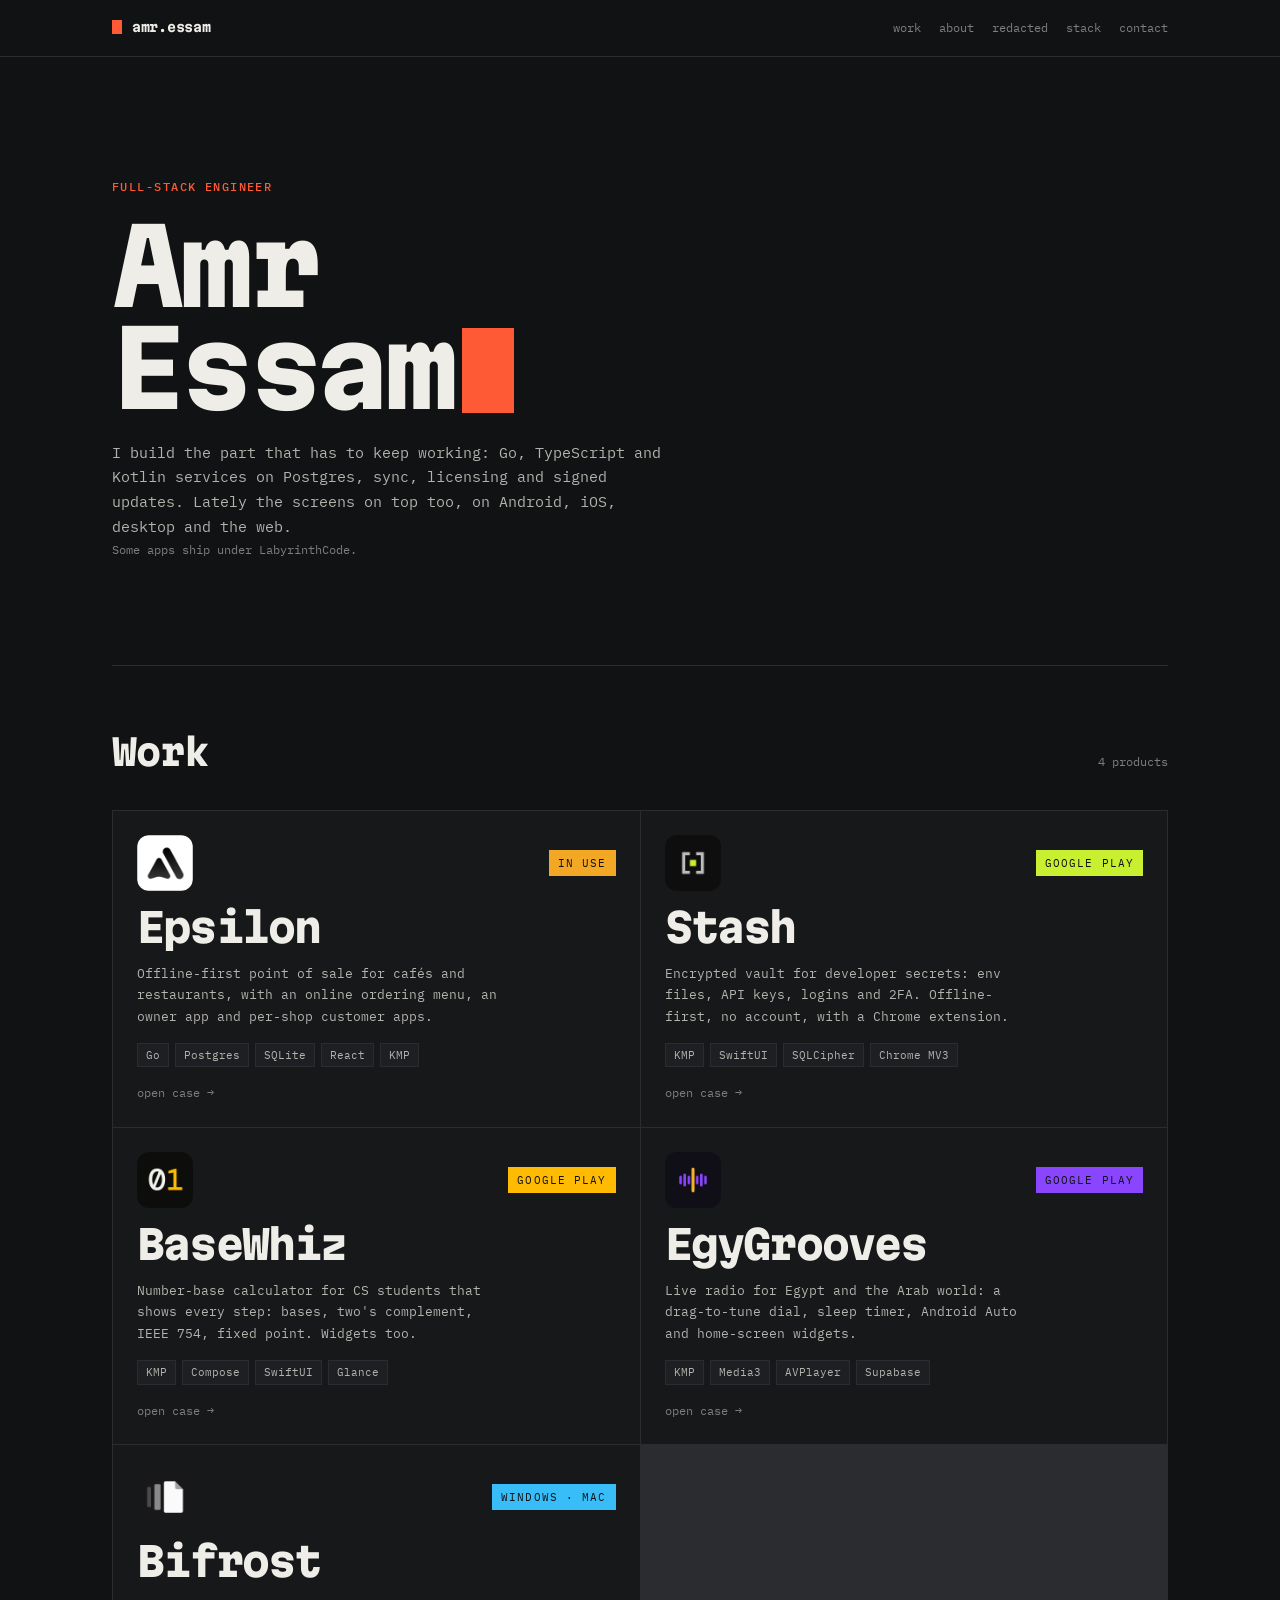
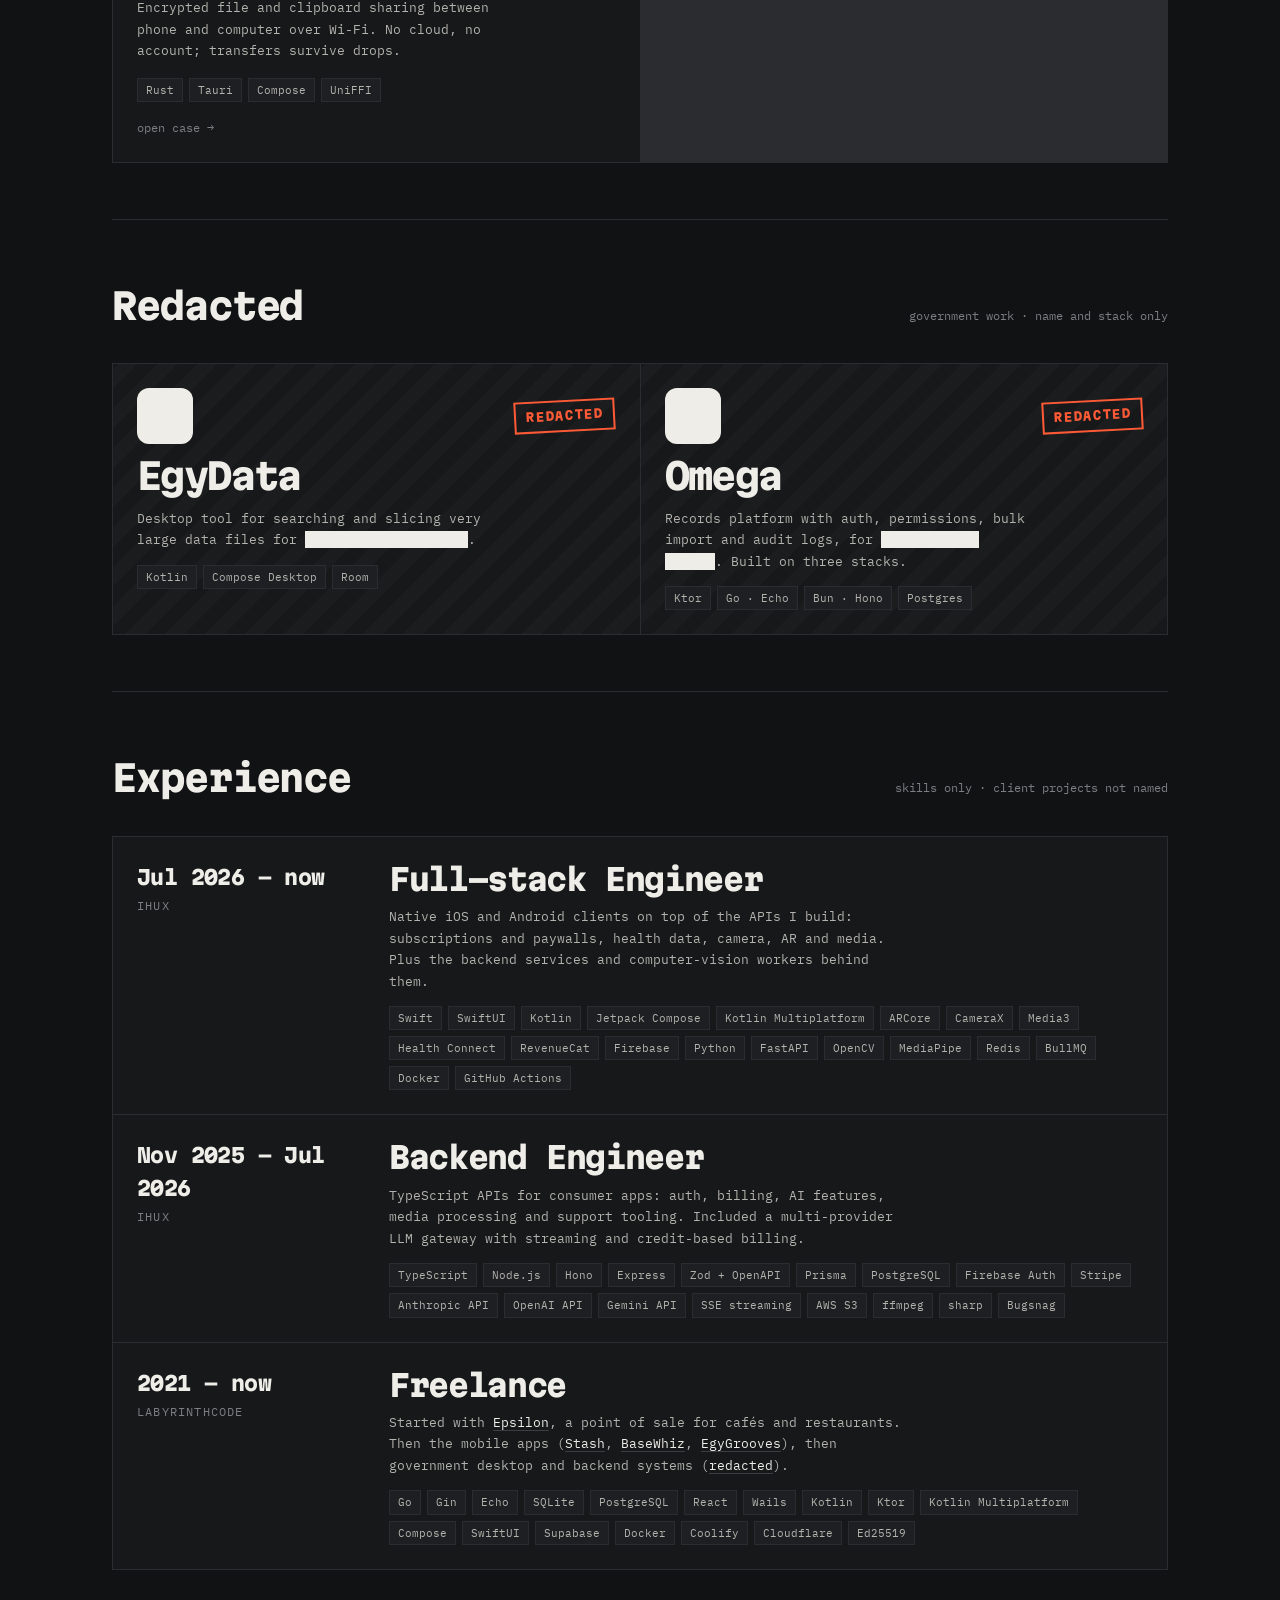
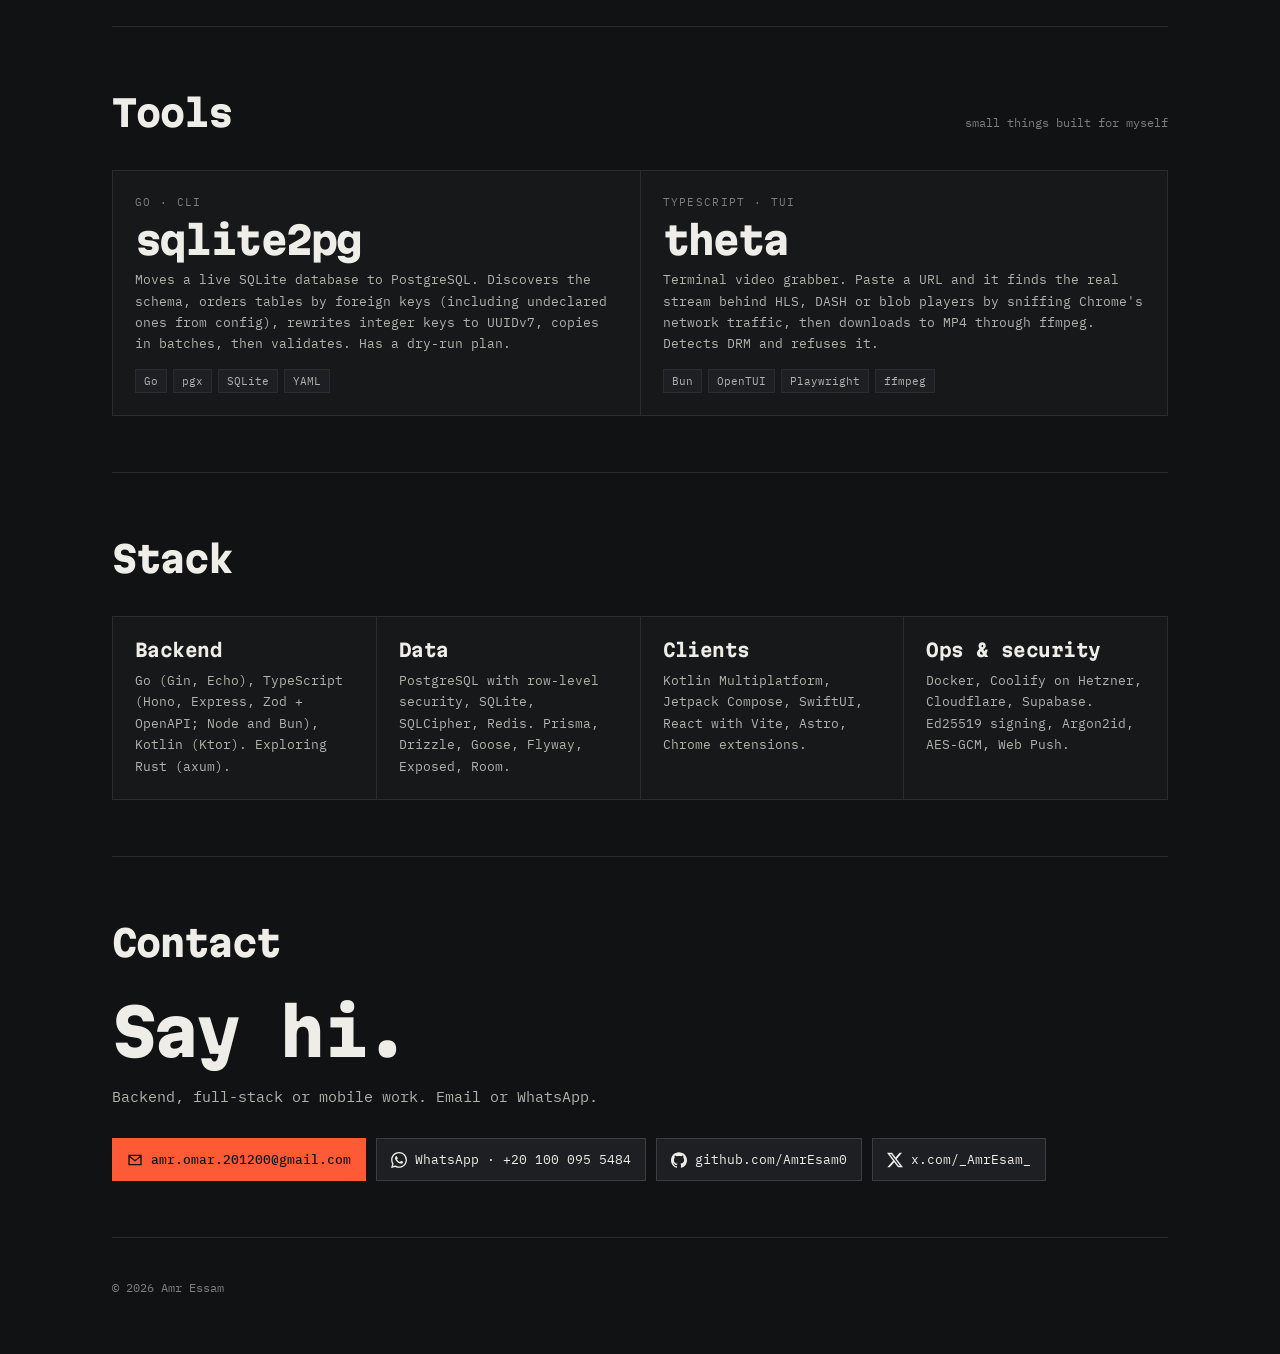
==== index.html @ 059e4bb3 "bifrost: product page with 1.0.0 desktop downloads" ====
<!doctype html><html lang="en"><head><meta charset="utf-8"><meta name="viewport" content="width=device-width, initial-scale=1"><title>Amr Essam</title><meta name="description" content="Amr Essam: full-stack engineer. Go and Kotlin services, Postgres, and offline-first apps for Android, iOS, desktop and the web."><link rel="icon" href="/assets/favicon.svg"><link rel="preconnect" href="https://fonts.googleapis.com"><link rel="preconnect" href="https://fonts.gstatic.com" crossorigin><link rel="stylesheet" href="https://fonts.googleapis.com/css2?family=IBM+Plex+Mono:wght@400;500&family=Martian+Mono:wght@400;700;800&display=swap"><link rel="stylesheet" href="/assets/site.css?v=7"></head><body>
<header class="top"><div class="wrap"><a class="home" href="/">amr.essam</a><nav><a href="#work">work</a><a href="/about/">about</a><a href="#redacted">redacted</a><a class="opt" href="#stack">stack</a><a href="#contact">contact</a></nav></div></header>
<main class="wrap">
<section class="hero">
  <p class="kicker"><b>Full-stack engineer</b></p>
  <h1 class="display cursor">Amr<br>Essam</h1>
  <p class="sub">I build the part that has to keep working: Go, TypeScript and Kotlin services on Postgres, sync, licensing and signed updates. Lately the screens on top too, on Android, iOS, desktop and the web.</p>
  <p class="small">Some apps ship under LabyrinthCode.</p>
</section>

<section class="section" id="work"><div class="section-head"><h2>Work</h2><span class="small">4 products</span></div>
  <div class="grid c2">
    <a class="card" href="/epsilon/" style="--brand:#f3a825">
      <div class="card-top"><img class="card-icon" src="/assets/epsilon/icon.png" alt="Epsilon icon" width="56" height="56"><span class="status live">in use</span></div>
      <span class="card-name">Epsilon</span>
      <p class="card-desc">Offline-first point of sale for cafés and restaurants, with an online ordering menu, an owner app and per-shop customer apps.</p>
      <ul class="tags"><li>Go</li><li>Postgres</li><li>SQLite</li><li>React</li><li>KMP</li></ul>
      <span class="go">open case →</span>
    </a>
    <a class="card" href="/stash/" style="--brand:#c8f031">
      <div class="card-top"><img class="card-icon" src="/assets/stash/icon.png" alt="Stash icon" width="56" height="56"><span class="status live">google play</span></div>
      <span class="card-name">Stash</span>
      <p class="card-desc">Encrypted vault for developer secrets: env files, API keys, logins and 2FA. Offline-first, no account, with a Chrome extension.</p>
      <ul class="tags"><li>KMP</li><li>SwiftUI</li><li>SQLCipher</li><li>Chrome MV3</li></ul>
      <span class="go">open case →</span>
    </a>
    <a class="card" href="/basewhiz/" style="--brand:#ffbb01">
      <div class="card-top"><img class="card-icon" src="/assets/basewhiz/icon.png" alt="BaseWhiz icon" width="56" height="56"><span class="status live">google play</span></div>
      <span class="card-name">BaseWhiz</span>
      <p class="card-desc">Number-base calculator for CS students that shows every step: bases, two's complement, IEEE 754, fixed point. Widgets too.</p>
      <ul class="tags"><li>KMP</li><li>Compose</li><li>SwiftUI</li><li>Glance</li></ul>
      <span class="go">open case →</span>
    </a>
    <a class="card" href="/egygrooves/" style="--brand:#8a45ff">
      <div class="card-top"><img class="card-icon" src="/assets/egygrooves/icon.png" alt="EgyGrooves icon" width="56" height="56"><span class="status live">google play</span></div>
      <span class="card-name">EgyGrooves</span>
      <p class="card-desc">Live radio for Egypt and the Arab world: a drag-to-tune dial, sleep timer, Android Auto and home-screen widgets.</p>
      <ul class="tags"><li>KMP</li><li>Media3</li><li>AVPlayer</li><li>Supabase</li></ul>
      <span class="go">open case →</span>
    </a>
    <a class="card" href="/bifrost/" style="--brand:#38bdf8">
      <div class="card-top"><img class="card-icon" src="/assets/bifrost/icon.png" alt="Bifrost icon" width="56" height="56"><span class="status live">windows · mac</span></div>
      <span class="card-name">Bifrost</span>
      <p class="card-desc">Encrypted file and clipboard sharing between phone and computer over Wi-Fi. No cloud, no account; transfers survive drops.</p>
      <ul class="tags"><li>Rust</li><li>Tauri</li><li>Compose</li><li>UniFFI</li></ul>
      <span class="go">open case →</span>
    </a>
  </div>
</section>

<section class="section" id="redacted"><div class="section-head"><h2>Redacted</h2><span class="small">government work · name and stack only</span></div>
  <div class="grid c2">
    <a class="redacted-card" href="/egydata/">
      <div class="card-top"><div class="icon-redacted" role="img" aria-label="Icon withheld"></div><span class="stamp">REDACTED</span></div>
      <span class="card-name">EgyData</span>
      <p class="card-desc">Desktop tool for searching and slicing very large data files for <span class="bar">xxxxxxxx xx xxxxxxxx</span>.</p>
      <ul class="tags"><li>Kotlin</li><li>Compose Desktop</li><li>Room</li></ul>
    </a>
    <a class="redacted-card" href="/omega/">
      <div class="card-top"><div class="icon-redacted" role="img" aria-label="Icon withheld"></div><span class="stamp">REDACTED</span></div>
      <span class="card-name">Omega</span>
      <p class="card-desc">Records platform with auth, permissions, bulk import and audit logs, for <span class="bar">xxxxxxxxx xx xxxxxx</span>. Built on three stacks.</p>
      <ul class="tags"><li>Ktor</li><li>Go · Echo</li><li>Bun · Hono</li><li>Postgres</li></ul>
    </a>
  </div>
</section>

<section class="section" id="experience"><div class="section-head"><h2>Experience</h2><span class="small">skills only · client projects not named</span></div>
  <div class="roles">
    <div class="role">
      <p class="when"><b>Jul 2026 – now</b>iHux</p>
      <div><h3>Full-stack Engineer</h3><p>Native iOS and Android clients on top of the APIs I build: subscriptions and paywalls, health data, camera, AR and media. Plus the backend services and computer-vision workers behind them.</p>
      <ul class="tags"><li>Swift</li><li>SwiftUI</li><li>Kotlin</li><li>Jetpack Compose</li><li>Kotlin Multiplatform</li><li>ARCore</li><li>CameraX</li><li>Media3</li><li>Health Connect</li><li>RevenueCat</li><li>Firebase</li><li>Python</li><li>FastAPI</li><li>OpenCV</li><li>MediaPipe</li><li>Redis</li><li>BullMQ</li><li>Docker</li><li>GitHub Actions</li></ul></div>
    </div>
    <div class="role">
      <p class="when"><b>Nov 2025 – Jul 2026</b>iHux</p>
      <div><h3>Backend Engineer</h3><p>TypeScript APIs for consumer apps: auth, billing, AI features, media processing and support tooling. Included a multi-provider LLM gateway with streaming and credit-based billing.</p>
      <ul class="tags"><li>TypeScript</li><li>Node.js</li><li>Hono</li><li>Express</li><li>Zod + OpenAPI</li><li>Prisma</li><li>PostgreSQL</li><li>Firebase Auth</li><li>Stripe</li><li>Anthropic API</li><li>OpenAI API</li><li>Gemini API</li><li>SSE streaming</li><li>AWS S3</li><li>ffmpeg</li><li>sharp</li><li>Bugsnag</li></ul></div>
    </div>
    <div class="role">
      <p class="when"><b>2021 – now</b>LabyrinthCode</p>
      <div><h3>Freelance</h3><p>Started with <a href="/epsilon/">Epsilon</a>, a point of sale for cafés and restaurants. Then the mobile apps (<a href="/stash/">Stash</a>, <a href="/basewhiz/">BaseWhiz</a>, <a href="/egygrooves/">EgyGrooves</a>), then government desktop and backend systems (<a href="/#redacted">redacted</a>).</p>
      <ul class="tags"><li>Go</li><li>Gin</li><li>Echo</li><li>SQLite</li><li>PostgreSQL</li><li>React</li><li>Wails</li><li>Kotlin</li><li>Ktor</li><li>Kotlin Multiplatform</li><li>Compose</li><li>SwiftUI</li><li>Supabase</li><li>Docker</li><li>Coolify</li><li>Cloudflare</li><li>Ed25519</li></ul></div>
    </div>
  </div>
</section>

<section class="section" id="tools"><div class="section-head"><h2>Tools</h2><span class="small">small things built for myself</span></div>
  <div class="grid c2">
    <div class="cell"><p class="label">Go · CLI</p><h3 class="num">sqlite2pg</h3><p>Moves a live SQLite database to PostgreSQL. Discovers the schema, orders tables by foreign keys (including undeclared ones from config), rewrites integer keys to UUIDv7, copies in batches, then validates. Has a dry-run plan.</p><ul class="tags"><li>Go</li><li>pgx</li><li>SQLite</li><li>YAML</li></ul></div>
    <div class="cell"><p class="label">TypeScript · TUI</p><h3 class="num">theta</h3><p>Terminal video grabber. Paste a URL and it finds the real stream behind HLS, DASH or blob players by sniffing Chrome's network traffic, then downloads to MP4 through ffmpeg. Detects DRM and refuses it.</p><ul class="tags"><li>Bun</li><li>OpenTUI</li><li>Playwright</li><li>ffmpeg</li></ul></div>
  </div>
</section>

<section class="section" id="stack"><div class="section-head"><h2>Stack</h2></div>
  <div class="grid c4">
    <div class="cell"><h3>Backend</h3><p>Go (Gin, Echo), TypeScript (Hono, Express, Zod + OpenAPI; Node and Bun), Kotlin (Ktor). Exploring Rust (axum).</p></div>
    <div class="cell"><h3>Data</h3><p>PostgreSQL with row-level security, SQLite, SQLCipher, Redis. Prisma, Drizzle, Goose, Flyway, Exposed, Room.</p></div>
    <div class="cell"><h3>Clients</h3><p>Kotlin Multiplatform, Jetpack Compose, SwiftUI, React with Vite, Astro, Chrome extensions.</p></div>
    <div class="cell"><h3>Ops &amp; security</h3><p>Docker, Coolify on Hetzner, Cloudflare, Supabase. Ed25519 signing, Argon2id, AES-GCM, Web Push.</p></div>
  </div>
</section>

<section class="section" id="contact"><div class="section-head"><h2>Contact</h2></div>
  <p class="display md">Say hi.</p>
  <p class="sub">Backend, full-stack or mobile work. Email or WhatsApp.</p>
  <div class="actions"><a class="btn solid" href="mailto:amr.omar.201200@gmail.com"><svg aria-hidden="true" focusable="false" width="16" height="16" viewBox="0 0 24 24"><path fill="none" stroke="currentColor" stroke-width="2" d="M3 5h18v14H3zM3 6l9 7 9-7"/></svg>amr.omar.201200@gmail.com</a><a class="btn" href="https://wa.me/201000955484"><svg aria-hidden="true" focusable="false" width="16" height="16" viewBox="0 0 24 24"><path fill="currentColor" d="M17.472 14.382c-.297-.149-1.758-.867-2.03-.967-.273-.099-.471-.148-.67.15-.197.297-.767.966-.94 1.164-.173.199-.347.223-.644.075-.297-.15-1.255-.463-2.39-1.475-.883-.788-1.48-1.761-1.653-2.059-.173-.297-.018-.458.13-.606.134-.133.298-.347.446-.52.149-.174.198-.298.298-.497.099-.198.05-.371-.025-.52-.075-.149-.669-1.612-.916-2.207-.242-.579-.487-.5-.669-.51-.173-.008-.371-.01-.57-.01-.198 0-.52.074-.792.372-.272.297-1.04 1.016-1.04 2.479 0 1.462 1.065 2.875 1.213 3.074.149.198 2.096 3.2 5.077 4.487.709.306 1.262.489 1.694.625.712.227 1.36.195 1.871.118.571-.085 1.758-.719 2.006-1.413.248-.694.248-1.289.173-1.413-.074-.124-.272-.198-.57-.347m-5.421 7.403h-.004a9.87 9.87 0 0 1-5.031-1.378l-.361-.214-3.741.982.998-3.648-.235-.374a9.86 9.86 0 0 1-1.51-5.26c.001-5.45 4.436-9.884 9.888-9.884 2.64 0 5.122 1.03 6.988 2.898a9.825 9.825 0 0 1 2.893 6.994c-.003 5.45-4.437 9.884-9.885 9.884m8.413-18.297A11.815 11.815 0 0 0 12.05 0C5.495 0 .16 5.335.157 11.892c0 2.096.547 4.142 1.588 5.945L.057 24l6.305-1.654a11.882 11.882 0 0 0 5.683 1.448h.005c6.554 0 11.89-5.335 11.893-11.893a11.821 11.821 0 0 0-3.48-8.413Z"/></svg>WhatsApp · +20 100 095 5484</a><a class="btn" href="https://github.com/AmrEsam0"><svg aria-hidden="true" focusable="false" width="16" height="16" viewBox="0 0 24 24"><path fill="currentColor" d="M12 .297c-6.63 0-12 5.373-12 12 0 5.303 3.438 9.8 8.205 11.385.6.113.82-.258.82-.577 0-.285-.01-1.04-.015-2.04-3.338.724-4.042-1.61-4.042-1.61C4.422 18.07 3.633 17.7 3.633 17.7c-1.087-.744.084-.729.084-.729 1.205.084 1.838 1.236 1.838 1.236 1.07 1.835 2.809 1.305 3.495.998.108-.776.417-1.305.76-1.605-2.665-.3-5.466-1.332-5.466-5.93 0-1.31.465-2.38 1.235-3.22-.135-.303-.54-1.523.105-3.176 0 0 1.005-.322 3.3 1.23.96-.267 1.98-.399 3-.405 1.02.006 2.04.138 3 .405 2.28-1.552 3.285-1.23 3.285-1.23.645 1.653.24 2.873.12 3.176.765.84 1.23 1.91 1.23 3.22 0 4.61-2.805 5.625-5.475 5.92.42.36.81 1.096.81 2.22 0 1.606-.015 2.896-.015 3.286 0 .315.21.69.825.57C20.565 22.092 24 17.592 24 12.297c0-6.627-5.373-12-12-12"/></svg>github.com/AmrEsam0</a><a class="btn" href="https://x.com/_AmrEsam_"><svg aria-hidden="true" focusable="false" width="16" height="16" viewBox="0 0 24 24"><path fill="currentColor" d="M18.901 1.153h3.68l-8.04 9.19L24 22.846h-7.406l-5.8-7.584-6.638 7.584H.474l8.6-9.83L0 1.154h7.594l5.243 6.932ZM17.61 20.644h2.039L6.486 3.24H4.298Z"/></svg>x.com/_AmrEsam_</a></div>
</section>
</main>
<footer class="foot"><div class="wrap"><span>© 2026 Amr Essam</span></div></footer>
</body></html>
---- assets/site.css ----
/* Portfolio theme: dark graphite, square blocks, mono type. Stash's own pages keep /style.css. */
:root {
  --bg: #111213; --block: #17181a; --block2: #1e1f22; --line: #2b2c30; --line2: #3b3d42;
  --text: #eeede8; --text2: #b3b2ad; --dim: #7d7e83;
  --accent: #ff5a36; --brand: var(--accent);
  --display: "Martian Mono", ui-monospace, SFMono-Regular, Menlo, monospace;
  --mono: "IBM Plex Mono", ui-monospace, SFMono-Regular, Menlo, monospace;
  color-scheme: dark;
}
* { box-sizing: border-box; }
html { -webkit-text-size-adjust: 100%; }
body { margin: 0; background: var(--bg); color: var(--text2); font: 14px/1.65 var(--mono); }
img { display: block; max-width: 100%; }
a { color: var(--text); text-decoration-color: var(--line2); text-underline-offset: 3px; }
a:hover { color: var(--brand); text-decoration-color: currentColor; }
::selection { background: var(--brand); color: var(--bg); }

.wrap { max-width: 1120px; margin: 0 auto; padding: 0 16px; }
@media (min-width: 720px) { .wrap { padding: 0 32px; } }

/* top bar */
.top { border-bottom: 1px solid var(--line); }
.top .wrap { display: flex; gap: 20px; align-items: center; justify-content: space-between; height: 56px; }
.top .home { font-family: var(--display); font-weight: 700; font-size: 13px; color: var(--text); text-decoration: none; letter-spacing: -.02em; }
.top .home::before { content: ""; display: inline-block; width: 10px; height: 14px; background: var(--accent); margin-right: 10px; vertical-align: -2px; }
.top nav { display: flex; gap: 18px; font-size: 12px; overflow-x: auto; }
.top nav a { color: var(--dim); text-decoration: none; white-space: nowrap; }
.top nav a:hover { color: var(--text); }
@media (max-width: 560px) { .top nav .opt { display: none; } }

/* type */
.display { font-family: var(--display); font-weight: 800; color: var(--text); letter-spacing: -.045em; line-height: .98; margin: 0; font-size: clamp(40px, 9vw, 104px); }
.display.md { font-size: clamp(32px, 6vw, 64px); }
.kicker { font-size: 12px; color: var(--dim); text-transform: uppercase; letter-spacing: .12em; margin: 0 0 18px; }
.kicker b { color: var(--brand); font-weight: 500; }
.sub { font-size: 15px; color: var(--text2); max-width: 62ch; margin: 22px 0 0; }
.small { font-size: 12px; color: var(--dim); }
h2, h3 { font-family: var(--display); color: var(--text); letter-spacing: -.03em; margin: 0; }
h3 { font-size: 18px; line-height: 1.25; font-weight: 700; }
p { margin: 0 0 10px; }
strong { color: var(--text); font-weight: 500; }
code { font-family: var(--mono); font-size: .92em; color: var(--text); background: var(--block2); padding: 1px 5px; }

/* hero */
.hero { padding: 72px 0 64px; border-bottom: 1px solid var(--line); }
@media (min-width: 720px) { .hero { padding: 120px 0 96px; } }
.cursor::after { content: ""; display: inline-block; width: .5em; height: .82em; background: var(--brand); margin-left: .08em; vertical-align: -.04em; animation: blink 1.1s steps(1) infinite; }
@keyframes blink { 50% { opacity: 0; } }
@media (prefers-reduced-motion: reduce) { .cursor::after { animation: none; } }

/* sections */
.section { padding: 56px 0; border-bottom: 1px solid var(--line); }
.section-head { display: flex; flex-wrap: wrap; align-items: baseline; gap: 6px 14px; margin-bottom: 28px; }
.section-head h2 { font-size: clamp(24px, 4vw, 36px); font-weight: 800; }
.section-head .small { margin-left: auto; text-align: right; }

/* block grid: 1px lines between cells */
.grid { display: grid; gap: 1px; background: var(--line); border: 1px solid var(--line); grid-template-columns: 1fr; }
@media (min-width: 720px) { .grid.c2 { grid-template-columns: repeat(2, 1fr); } .grid.c3 { grid-template-columns: repeat(3, 1fr); } .grid.c4 { grid-template-columns: repeat(4, 1fr); } }
@media (min-width: 560px) and (max-width: 719px) { .grid.c3, .grid.c4 { grid-template-columns: repeat(2, 1fr); } }
.cell { background: var(--block); padding: 22px; min-width: 0; }
.cell h3 { margin-bottom: 8px; }
.cell p { font-size: 13px; color: var(--text2); }
.cell p:last-child { margin-bottom: 0; }
.cell .label { font-size: 11px; color: var(--dim); text-transform: uppercase; letter-spacing: .12em; margin-bottom: 10px; }

/* project card (whole block is a link) */
.card { display: flex; flex-direction: column; gap: 16px; background: var(--block); padding: 24px; text-decoration: none; color: var(--text2); min-height: 280px; position: relative; transition: background .15s; }
.card::after { content: ""; position: absolute; left: 0; top: 0; width: 100%; height: 3px; background: var(--brand); transform: scaleX(0); transform-origin: left; transition: transform .2s; }
.card:hover { background: var(--block2); color: var(--text2); }
.card:hover::after { transform: scaleX(1); }
.card-top { display: flex; align-items: center; justify-content: space-between; gap: 12px; }
.card-icon { width: 56px; height: 56px; border-radius: 12px; }
.card-name { font-family: var(--display); font-weight: 800; color: var(--text); font-size: clamp(28px, 4vw, 40px); letter-spacing: -.045em; line-height: 1; }
.card-desc { font-size: 13px; margin: 0; max-width: 46ch; }
.card .tags { margin-top: auto; }
.card .go { font-size: 12px; color: var(--dim); }
.card:hover .go { color: var(--brand); }

.status { font-size: 11px; text-transform: uppercase; letter-spacing: .1em; color: var(--dim); border: 1px solid var(--line2); padding: 3px 8px; white-space: nowrap; }
.status.live { color: var(--bg); background: var(--brand); border-color: var(--brand); }

.tags { display: flex; flex-wrap: wrap; gap: 6px; list-style: none; padding: 0; margin: 0; }
.tags li, .tags span { font-size: 11px; color: var(--text2); background: var(--block2); border: 1px solid var(--line); padding: 2px 8px; margin: 0; }

/* redaction */
.bar { background: var(--text); color: transparent; user-select: none; padding: 0 .1em; box-decoration-break: clone; -webkit-box-decoration-break: clone; }
.redacted-card { background: var(--block); padding: 24px; display: flex; flex-direction: column; gap: 14px; min-height: 240px; text-decoration: none; color: var(--text2); background-image: repeating-linear-gradient(-45deg, transparent 0 14px, rgba(255,255,255,.018) 14px 28px); }
.redacted-card:hover { background-color: var(--block2); color: var(--text2); }
.redacted-card .card-name { font-size: clamp(26px, 3.6vw, 36px); }
.stamp { display: inline-block; font-family: var(--display); font-weight: 800; font-size: 12px; letter-spacing: .14em; color: var(--accent); border: 2px solid var(--accent); padding: 4px 10px; transform: rotate(-3deg); }
.icon-redacted { width: 56px; height: 56px; background: var(--text); border-radius: 12px; }

/* project page */
.crumbs { font-size: 12px; color: var(--dim); padding-top: 32px; }
.crumbs a { color: var(--dim); text-decoration: none; }
.crumbs a:hover { color: var(--text); }
.p-head { padding: 40px 0 56px; border-bottom: 1px solid var(--line); }
.p-head .p-icon { width: 96px; height: 96px; border-radius: 20px; margin-bottom: 28px; }
.p-head .actions { display: flex; flex-wrap: wrap; gap: 10px; margin-top: 28px; }

.btn { display: inline-flex; align-items: center; gap: 8px; font-size: 13px; color: var(--text); background: var(--block2); border: 1px solid var(--line2); padding: 10px 14px; text-decoration: none; }
.btn:hover { border-color: var(--brand); color: var(--brand); }
.btn.solid { background: var(--brand); border-color: var(--brand); color: var(--bg); font-weight: 500; }
.btn.solid:hover { background: var(--text); border-color: var(--text); color: var(--bg); }

/* key/value facts (platform, stack, status...) */
.meta { display: grid; gap: 1px; background: var(--line); border: 1px solid var(--line); margin: 36px 0 0; grid-template-columns: 1fr; }
@media (min-width: 560px) { .meta { grid-template-columns: repeat(2, 1fr); } }
@media (min-width: 900px) { .meta { grid-template-columns: repeat(4, 1fr); } }
.meta div { background: var(--block); padding: 14px 16px; }
.meta dt { font-size: 11px; color: var(--dim); text-transform: uppercase; letter-spacing: .12em; }
.meta dd { margin: 4px 0 0; color: var(--text); font-size: 13px; }

/* screenshots: horizontal strip on small screens, row on large */
.gallery { --n: 2; display: grid; grid-auto-flow: column; grid-auto-columns: calc((100% - (var(--n) - 1) * 12px) / var(--n)); gap: 12px; overflow-x: auto; overscroll-behavior-x: contain; scroll-snap-type: x mandatory; padding-bottom: 14px; scrollbar-width: thin; scrollbar-color: var(--line2) transparent; }
.gallery::-webkit-scrollbar { height: 6px; }
.gallery::-webkit-scrollbar-thumb { background: var(--line2); }
.gallery img { width: 100%; height: auto; aspect-ratio: 9 / 16; object-fit: contain; scroll-snap-align: start; border: 1px solid var(--line); background: var(--block); }
.wide { display: grid; gap: 12px; grid-template-columns: 1fr; }
@media (min-width: 720px) { .wide.c2 { grid-template-columns: repeat(2, 1fr); } .wide.c3 { grid-template-columns: repeat(3, 1fr); } }
.wide img { width: 100%; height: auto; border: 1px solid var(--line); background: var(--block); }
figure { margin: 0; }
figcaption { font-size: 12px; color: var(--dim); margin-top: 8px; }

/* stack table */
.table-wrap { overflow-x: auto; border: 1px solid var(--line); }
table.stack { width: 100%; border-collapse: collapse; font-size: 13px; min-width: 560px; }
table.stack th, table.stack td { text-align: left; vertical-align: top; padding: 12px 16px; border-bottom: 1px solid var(--line); }
table.stack tr:last-child td { border-bottom: 0; }
table.stack th { font-size: 11px; color: var(--dim); text-transform: uppercase; letter-spacing: .12em; font-weight: 400; background: var(--block); }
table.stack td:first-child { color: var(--text); white-space: nowrap; }

/* diagrams drawn in text */
pre.ascii { font: 12px/1.45 var(--mono); color: var(--text2); background: var(--block); border: 1px solid var(--line); padding: 20px; margin: 0; overflow-x: auto; }
pre.ascii b { color: var(--brand); font-weight: 500; }

/* list of short points with a block marker */
ul.points { list-style: none; padding: 0; margin: 0; }
ul.points li { padding: 10px 0 10px 22px; border-top: 1px solid var(--line); position: relative; font-size: 13px; }
ul.points li::before { content: ""; position: absolute; left: 0; top: 17px; width: 8px; height: 8px; background: var(--brand); }

/* footer */
.foot { padding: 40px 0 56px; font-size: 12px; color: var(--dim); }
.foot .wrap { display: flex; flex-wrap: wrap; gap: 12px 24px; justify-content: space-between; }
.foot a { color: var(--text2); }

/* seams found while assembling pages */
.actions { display: flex; flex-wrap: wrap; gap: 10px; margin-top: 28px; }
.section > .small { margin-top: 14px; }
.section > .small + .table-wrap { margin-top: 14px; }
h3.num { font-size: clamp(26px, 3vw, 38px); font-weight: 800; letter-spacing: -.05em; line-height: 1; margin-bottom: 10px; }
.cell .tags { margin-top: 14px; }
@media (max-width: 400px) { .top nav { gap: 12px; } }

/* work history */
.roles { border: 1px solid var(--line); }
.role { display: grid; grid-template-columns: 1fr; gap: 10px 32px; padding: 24px; background: var(--block); border-top: 1px solid var(--line); }
.role:first-child { border-top: 0; }
@media (min-width: 720px) { .role { grid-template-columns: 220px 1fr; } }
.role .when { font-size: 12px; color: var(--dim); text-transform: uppercase; letter-spacing: .1em; }
.role .when b { display: block; font-family: var(--display); font-size: 20px; font-weight: 800; color: var(--text); letter-spacing: -.03em; text-transform: none; margin-bottom: 2px; }
.role h3 { font-size: clamp(22px, 3vw, 30px); font-weight: 800; letter-spacing: -.045em; margin-bottom: 8px; }
.role h3 span { color: var(--dim); font-weight: 400; }
.role p { font-size: 13px; max-width: 64ch; }
.role .tags { margin-top: 14px; }
.btn svg { width: 16px; height: 16px; flex: none; }

/* long-form text (policies built from Markdown) */
.policy { max-width: 80ch; font-size: 14px; }
.policy h2 { font-size: clamp(20px, 3vw, 26px); font-weight: 800; margin: 40px 0 14px; }
.policy h2:first-child { margin-top: 0; }
.policy h3 { font-size: 15px; margin: 28px 0 10px; }
.policy ul { padding-left: 20px; margin: 0; }
.policy li { margin-bottom: 14px; }
.policy li::marker { color: var(--brand); }
.policy li p { margin: 0; }
/* whole images only: --n of them fill the strip exactly, the rest are a swipe away */
@media (min-width: 560px) { .gallery { --n: 3; } }
@media (min-width: 900px) { .gallery { --n: 4; } }
.gallery.landscape { --n: 1; }
@media (min-width: 720px) { .gallery.landscape { --n: 2; } }
.gallery > figure { scroll-snap-align: start; }
.gallery.landscape img { aspect-ratio: 16 / 10; }
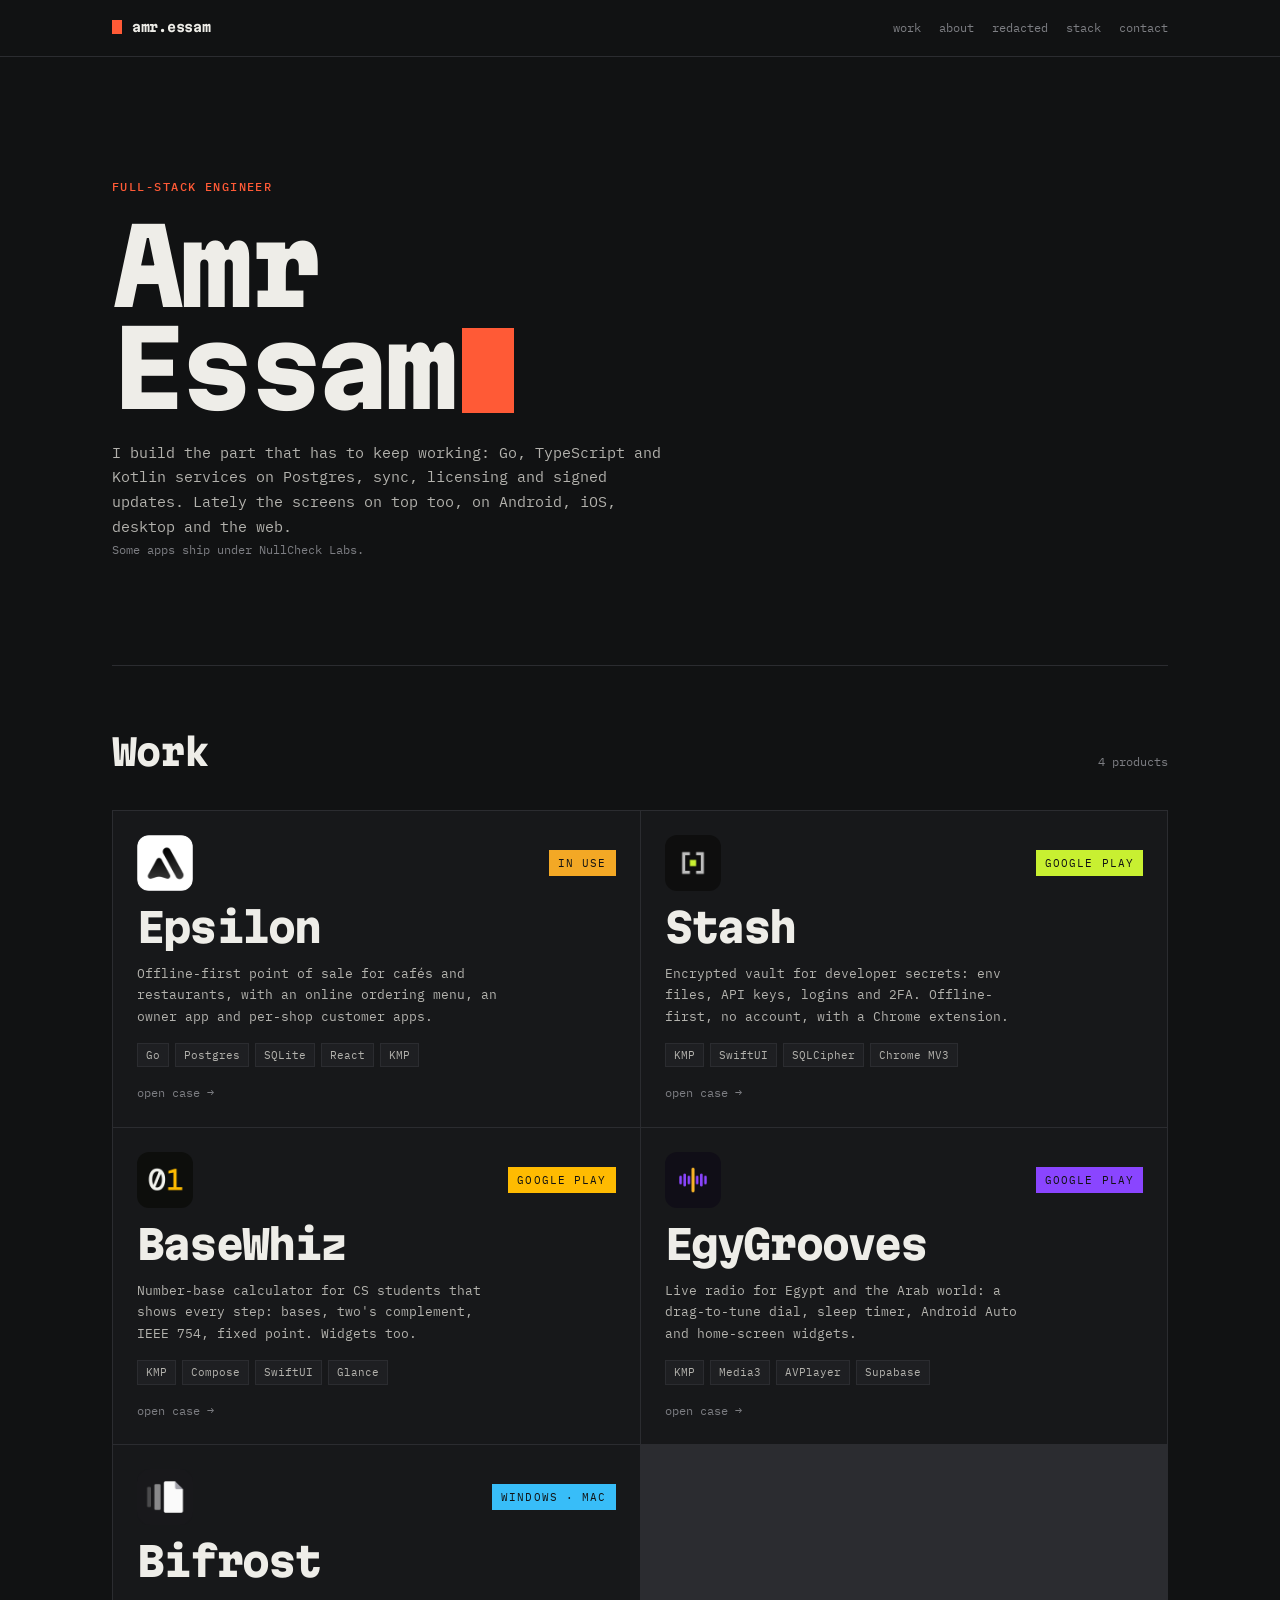
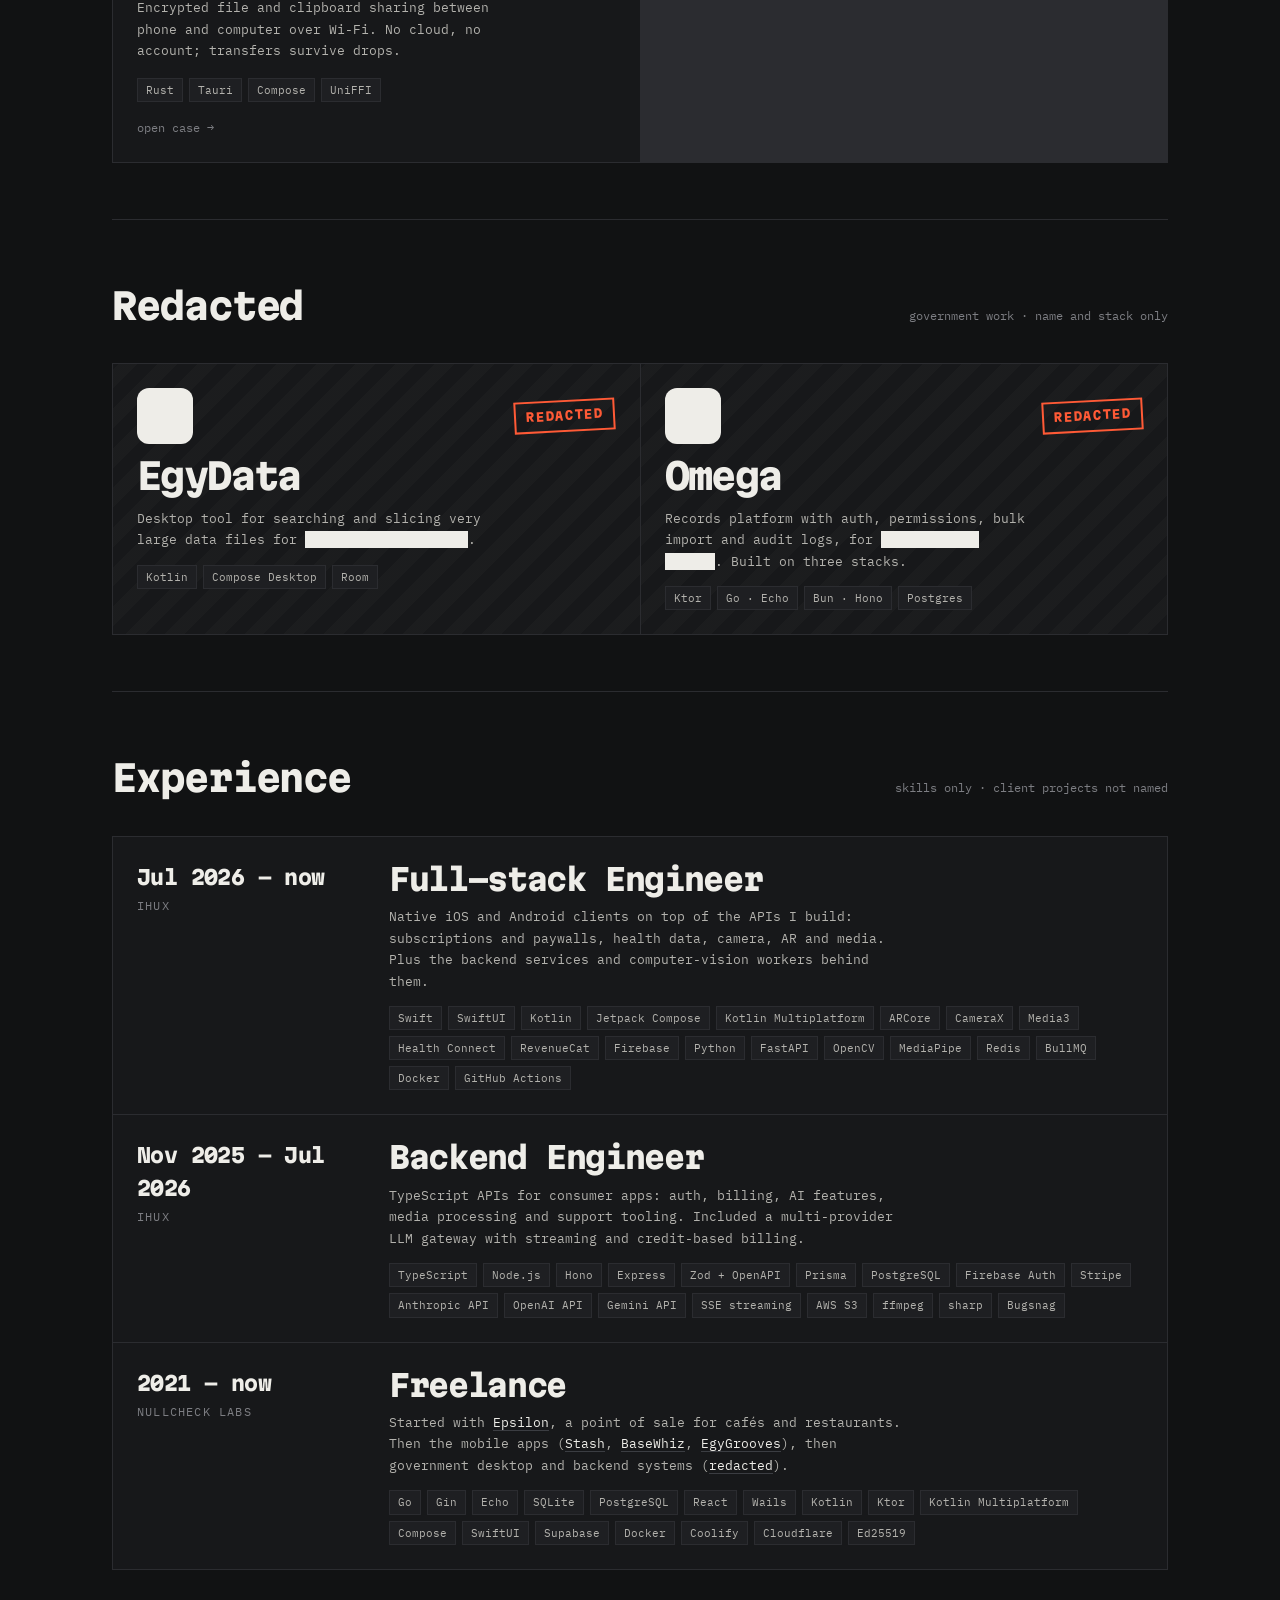
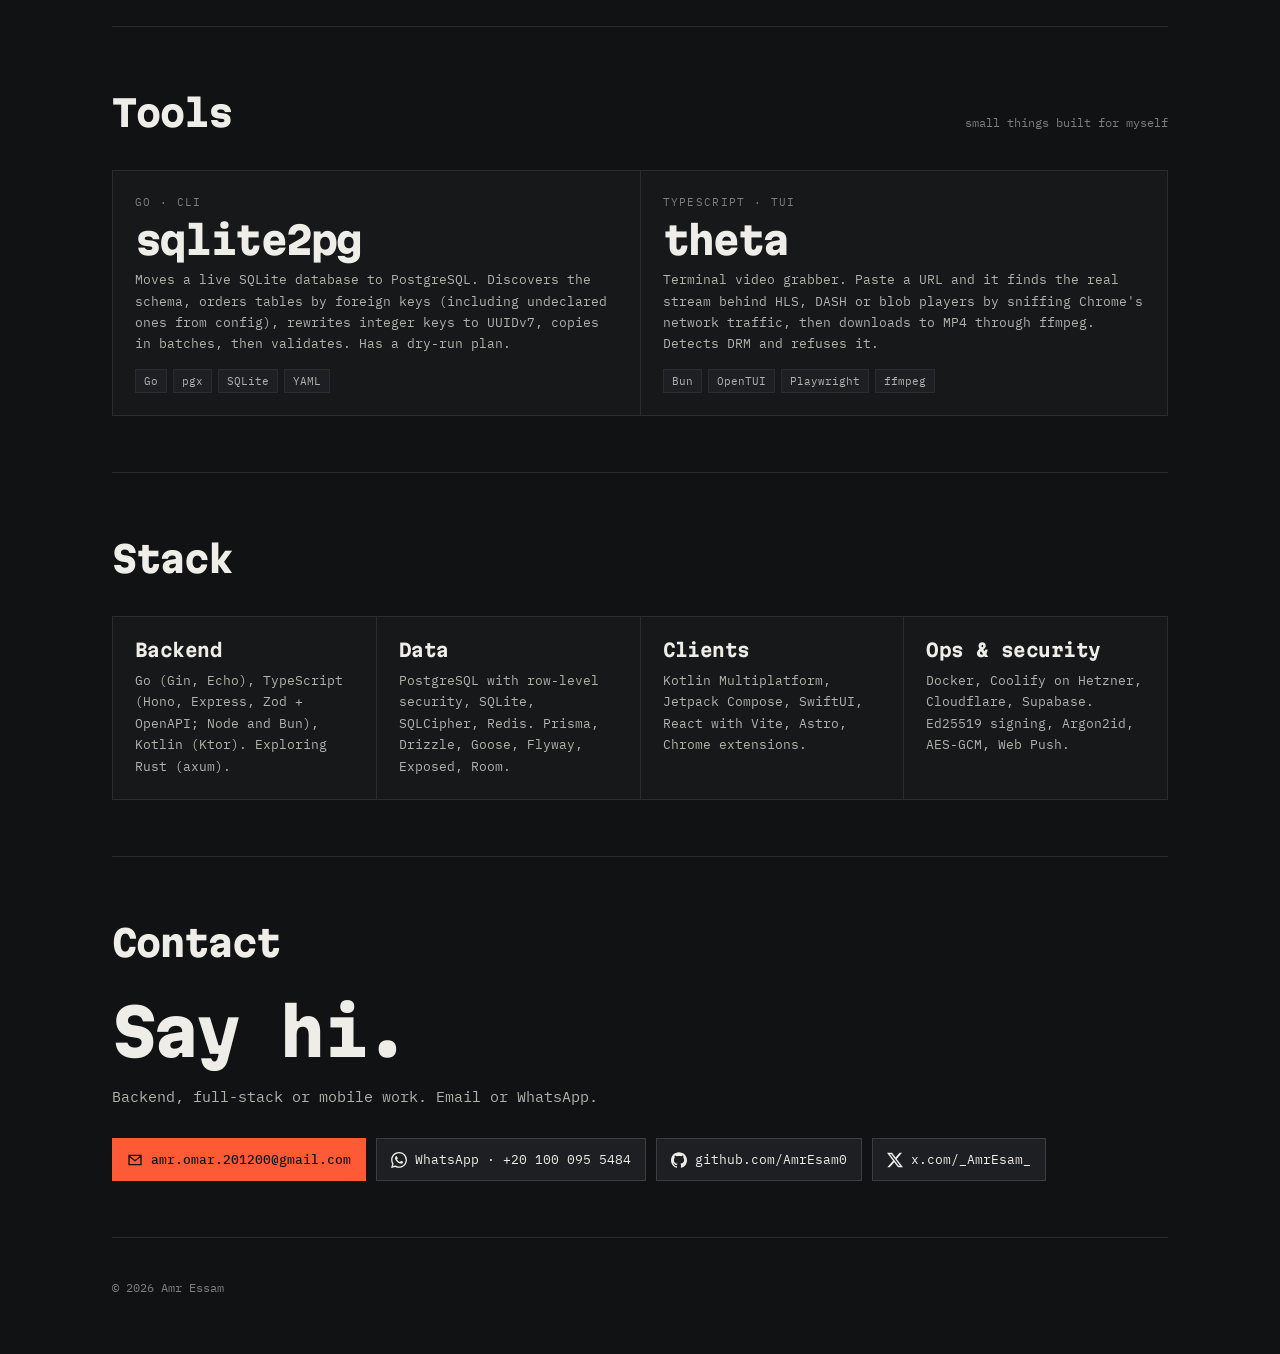
==== commit b053fbbc: "chore: rename LabyrinthCode to NullCheck Labs" ====
--- a/index.html
+++ b/index.html
@@ -5,7 +5,7 @@
   <p class="kicker"><b>Full-stack engineer</b></p>
   <h1 class="display cursor">Amr<br>Essam</h1>
   <p class="sub">I build the part that has to keep working: Go, TypeScript and Kotlin services on Postgres, sync, licensing and signed updates. Lately the screens on top too, on Android, iOS, desktop and the web.</p>
-  <p class="small">Some apps ship under LabyrinthCode.</p>
+  <p class="small">Some apps ship under NullCheck Labs.</p>
 </section>
 
 <section class="section" id="work"><div class="section-head"><h2>Work</h2><span class="small">4 products</span></div>
@@ -78,7 +78,7 @@
       <ul class="tags"><li>TypeScript</li><li>Node.js</li><li>Hono</li><li>Express</li><li>Zod + OpenAPI</li><li>Prisma</li><li>PostgreSQL</li><li>Firebase Auth</li><li>Stripe</li><li>Anthropic API</li><li>OpenAI API</li><li>Gemini API</li><li>SSE streaming</li><li>AWS S3</li><li>ffmpeg</li><li>sharp</li><li>Bugsnag</li></ul></div>
     </div>
     <div class="role">
-      <p class="when"><b>2021 – now</b>LabyrinthCode</p>
+      <p class="when"><b>2021 – now</b>NullCheck Labs</p>
       <div><h3>Freelance</h3><p>Started with <a href="/epsilon/">Epsilon</a>, a point of sale for cafés and restaurants. Then the mobile apps (<a href="/stash/">Stash</a>, <a href="/basewhiz/">BaseWhiz</a>, <a href="/egygrooves/">EgyGrooves</a>), then government desktop and backend systems (<a href="/#redacted">redacted</a>).</p>
       <ul class="tags"><li>Go</li><li>Gin</li><li>Echo</li><li>SQLite</li><li>PostgreSQL</li><li>React</li><li>Wails</li><li>Kotlin</li><li>Ktor</li><li>Kotlin Multiplatform</li><li>Compose</li><li>SwiftUI</li><li>Supabase</li><li>Docker</li><li>Coolify</li><li>Cloudflare</li><li>Ed25519</li></ul></div>
     </div>
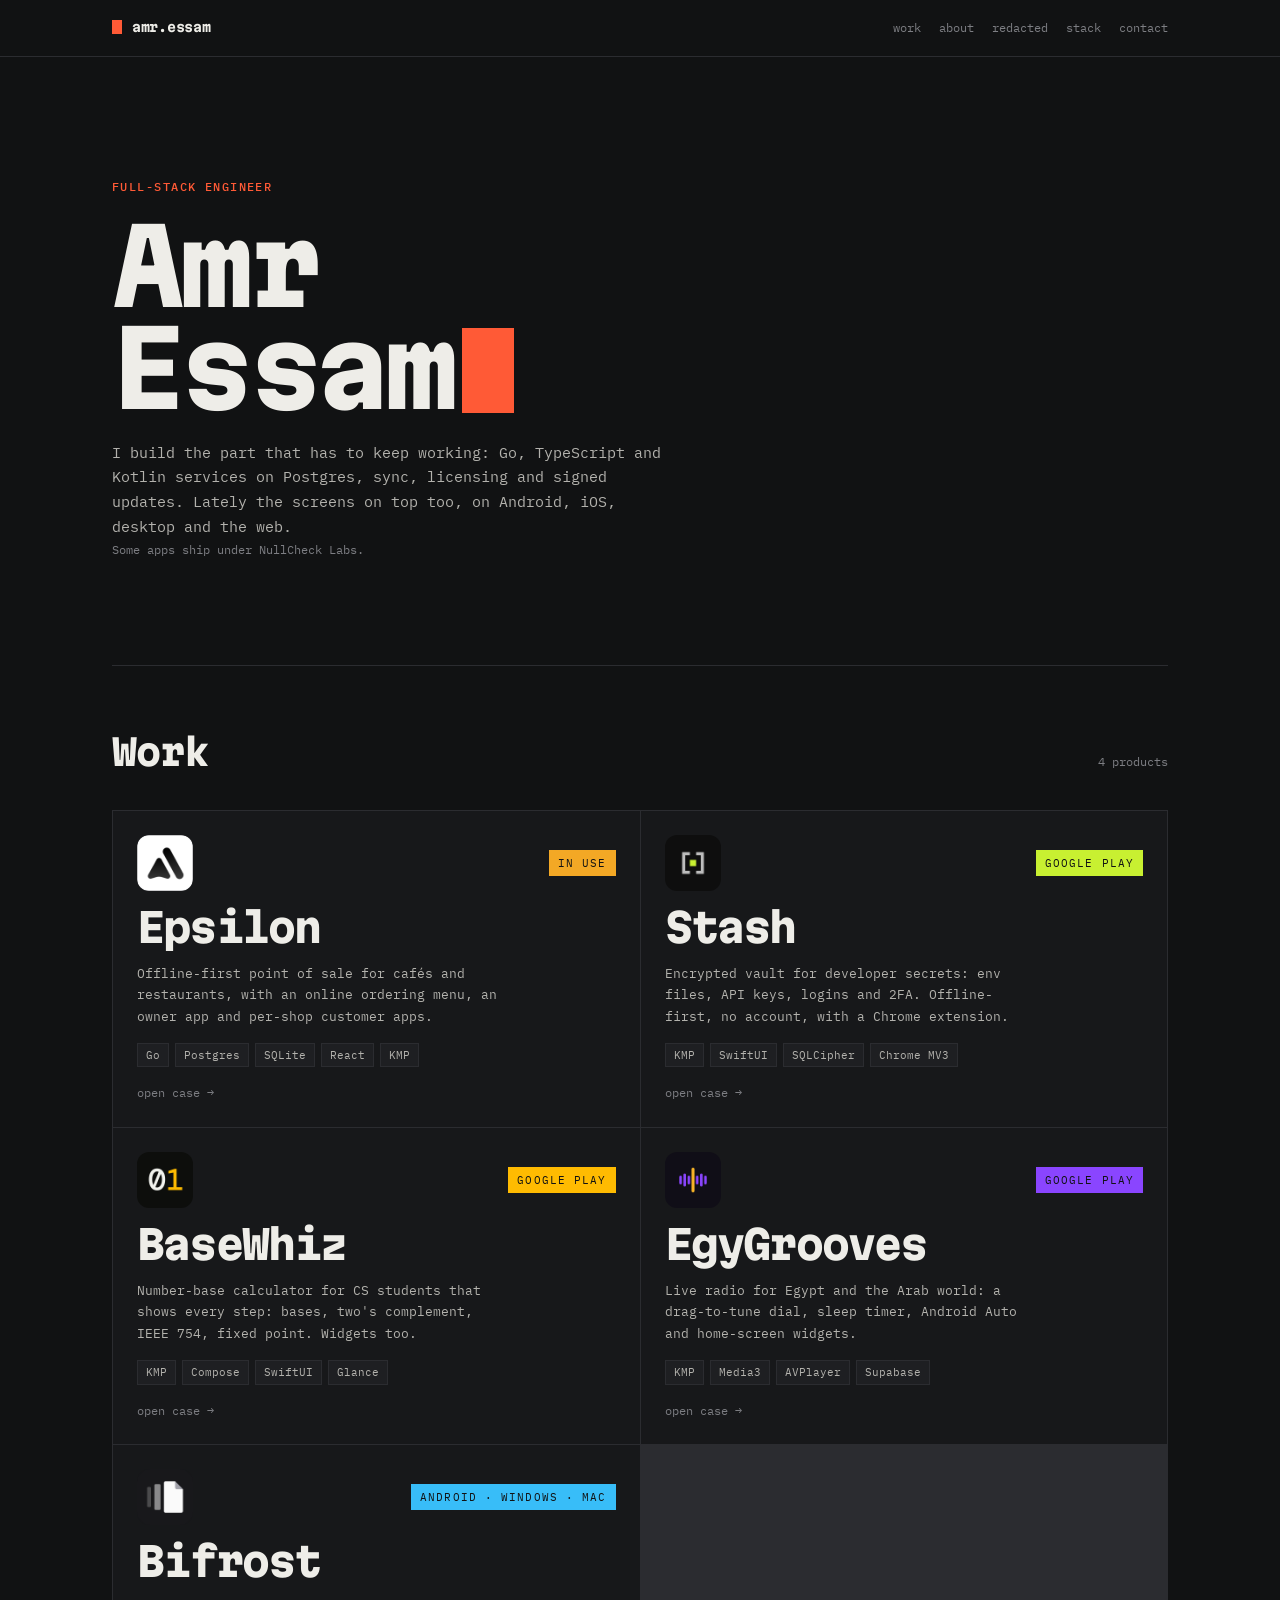
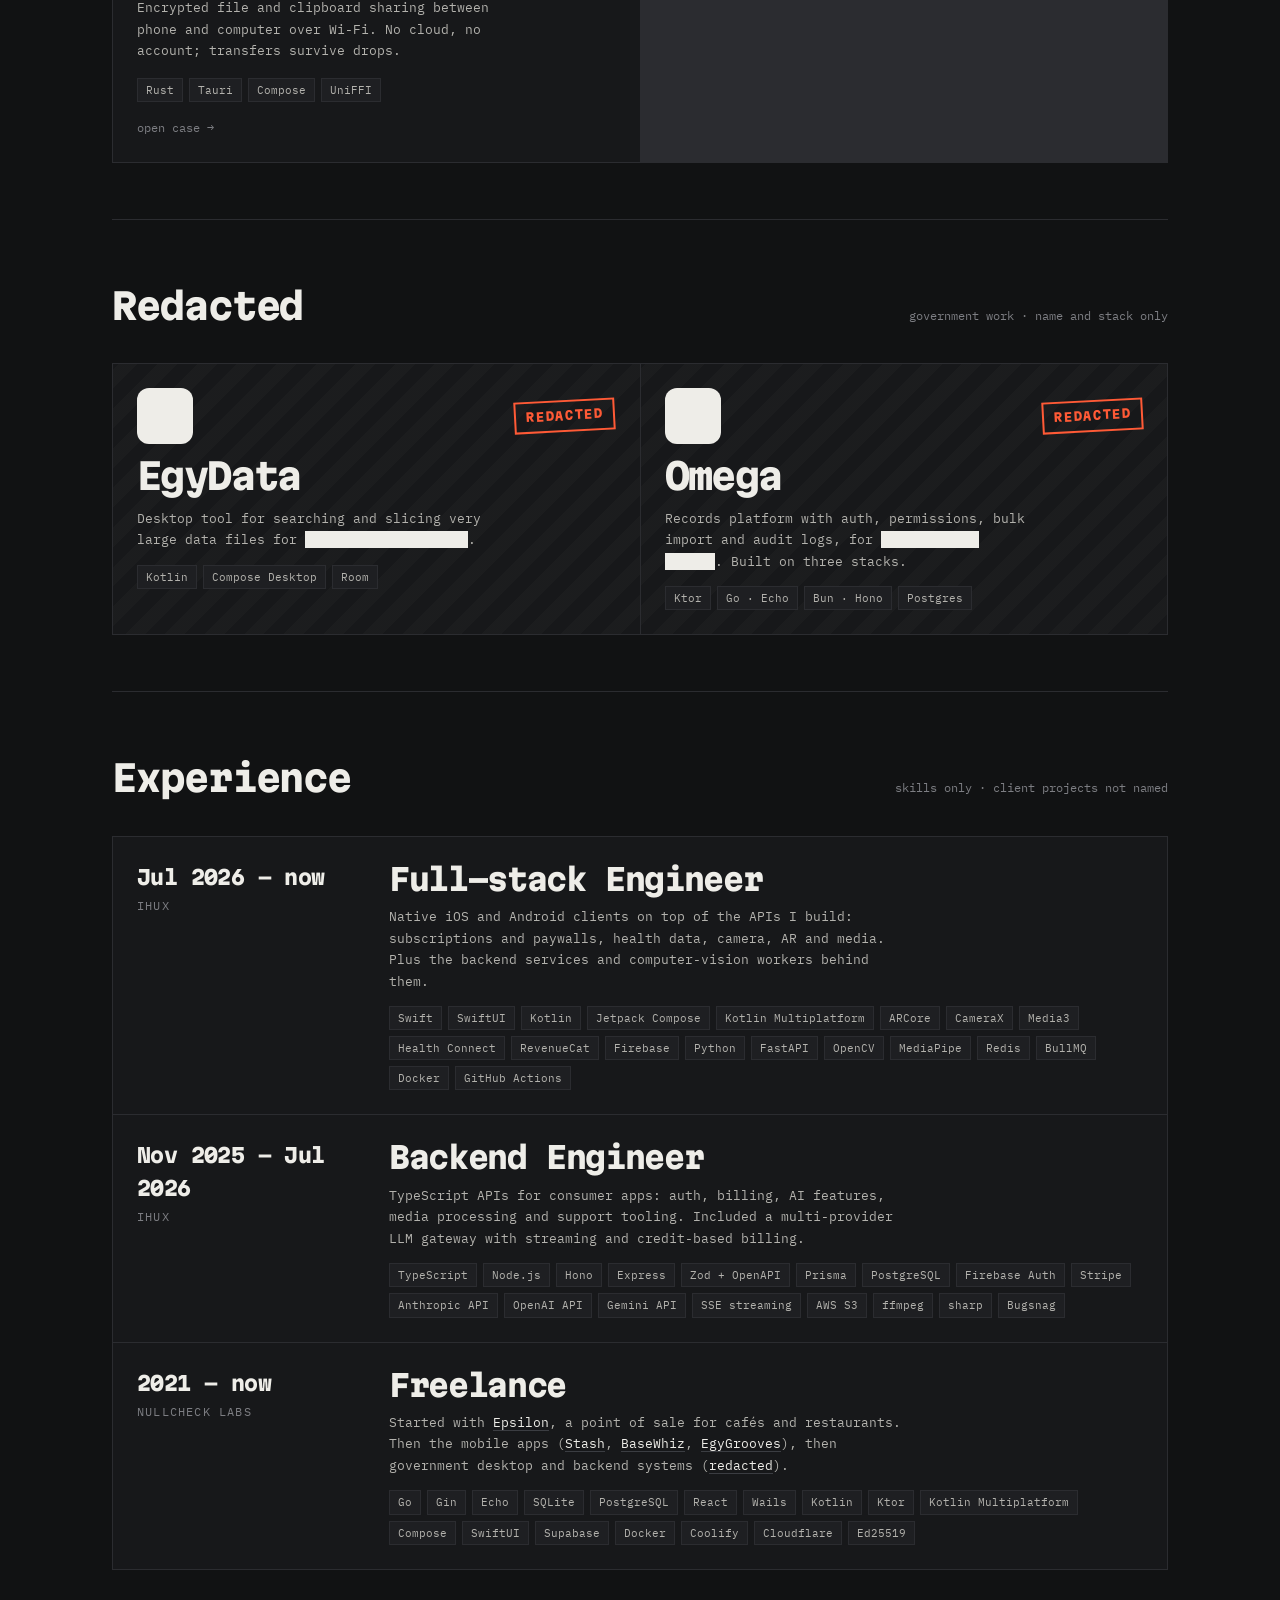
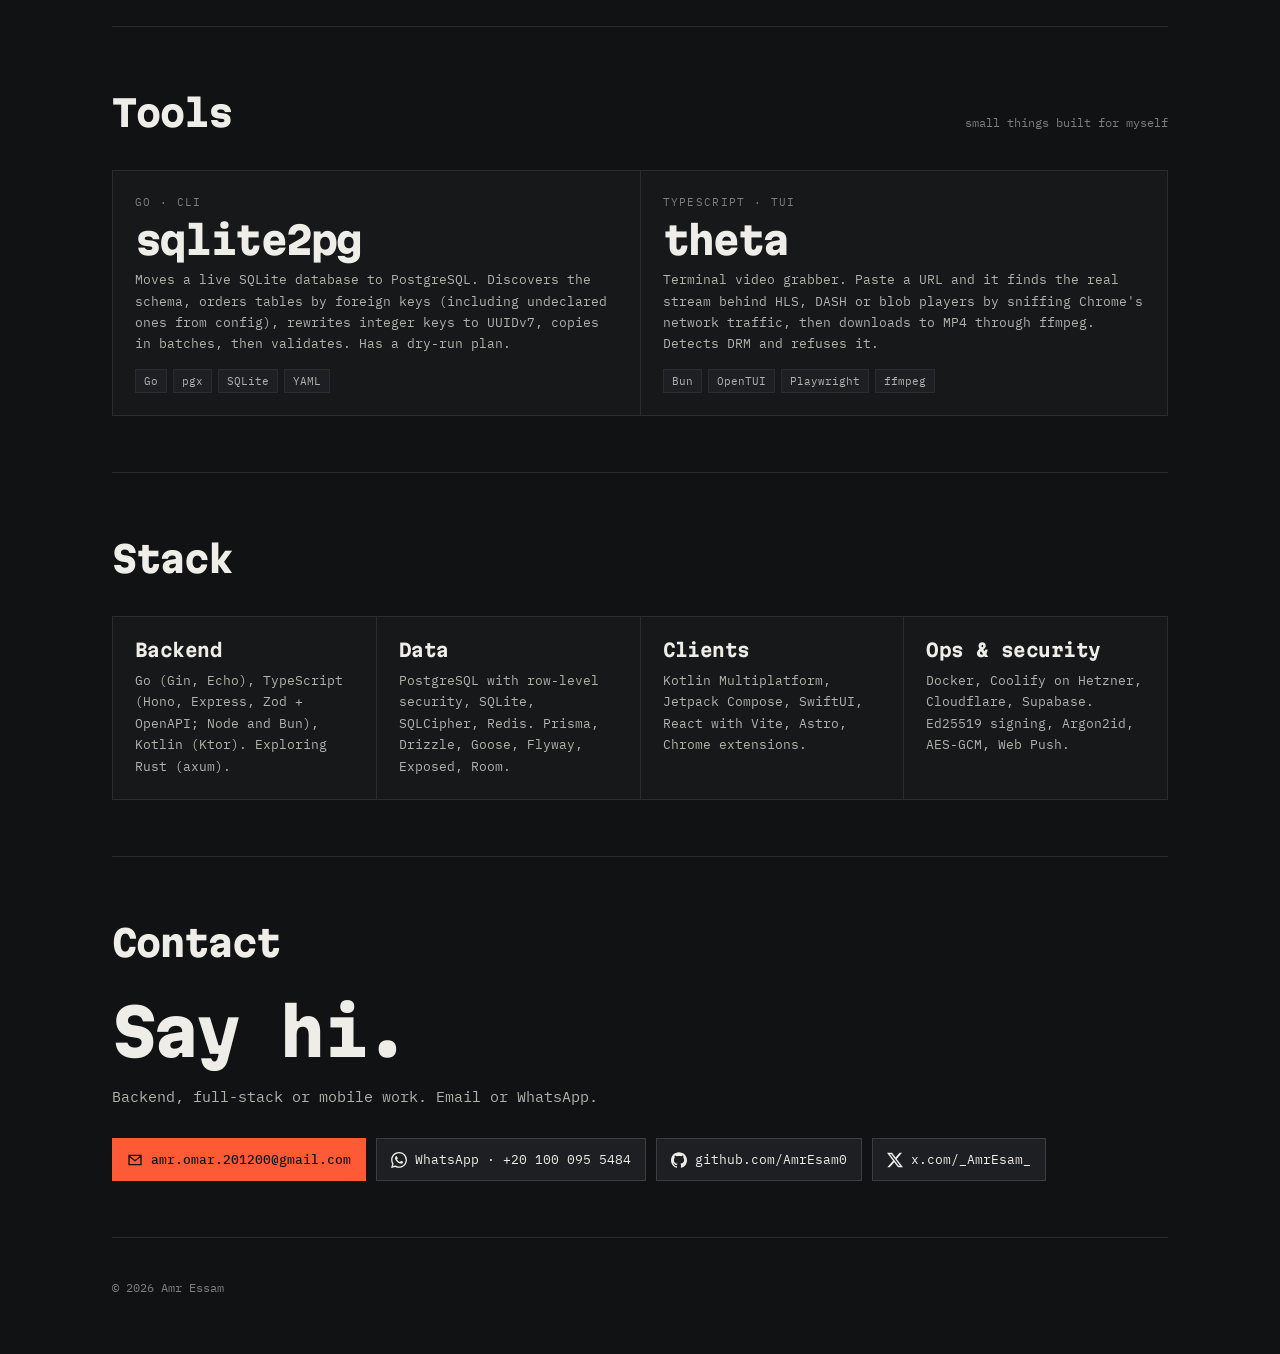
==== commit 5c05fa75: "feat: show Android on the Bifrost card" ====
--- a/index.html
+++ b/index.html
@@ -1,4 +1,4 @@
-<!doctype html><html lang="en"><head><meta charset="utf-8"><meta name="viewport" content="width=device-width, initial-scale=1"><title>Amr Essam</title><meta name="description" content="Amr Essam: full-stack engineer. Go and Kotlin services, Postgres, and offline-first apps for Android, iOS, desktop and the web."><link rel="icon" href="/assets/favicon.svg"><link rel="preconnect" href="https://fonts.googleapis.com"><link rel="preconnect" href="https://fonts.gstatic.com" crossorigin><link rel="stylesheet" href="https://fonts.googleapis.com/css2?family=IBM+Plex+Mono:wght@400;500&family=Martian+Mono:wght@400;700;800&display=swap"><link rel="stylesheet" href="/assets/site.css?v=7"></head><body>
+<!doctype html><html lang="en"><head><meta charset="utf-8"><meta name="viewport" content="width=device-width, initial-scale=1"><title>Amr Essam</title><meta name="description" content="Amr Essam: full-stack engineer. Go and Kotlin services, Postgres, and offline-first apps for Android, iOS, desktop and the web."><link rel="icon" href="/assets/favicon.svg"><link rel="preconnect" href="https://fonts.googleapis.com"><link rel="preconnect" href="https://fonts.gstatic.com" crossorigin><link rel="stylesheet" href="https://fonts.googleapis.com/css2?family=IBM+Plex+Mono:wght@400;500&family=Martian+Mono:wght@400;700;800&display=swap"><link rel="stylesheet" href="/assets/site.css?v=8"></head><body>
 <header class="top"><div class="wrap"><a class="home" href="/">amr.essam</a><nav><a href="#work">work</a><a href="/about/">about</a><a href="#redacted">redacted</a><a class="opt" href="#stack">stack</a><a href="#contact">contact</a></nav></div></header>
 <main class="wrap">
 <section class="hero">
@@ -39,7 +39,7 @@
       <span class="go">open case →</span>
     </a>
     <a class="card" href="/bifrost/" style="--brand:#38bdf8">
-      <div class="card-top"><img class="card-icon" src="/assets/bifrost/icon.png" alt="Bifrost icon" width="56" height="56"><span class="status live">windows · mac</span></div>
+      <div class="card-top"><img class="card-icon" src="/assets/bifrost/icon.png" alt="Bifrost icon" width="56" height="56"><span class="status live">android · windows · mac</span></div>
       <span class="card-name">Bifrost</span>
       <p class="card-desc">Encrypted file and clipboard sharing between phone and computer over Wi-Fi. No cloud, no account; transfers survive drops.</p>
       <ul class="tags"><li>Rust</li><li>Tauri</li><li>Compose</li><li>UniFFI</li></ul>
--- a/assets/site.css
+++ b/assets/site.css
@@ -147,6 +147,7 @@
 
 /* seams found while assembling pages */
 .actions { display: flex; flex-wrap: wrap; gap: 10px; margin-top: 28px; }
+.actions + .small { margin-top: 14px; }
 .section > .small { margin-top: 14px; }
 .section > .small + .table-wrap { margin-top: 14px; }
 h3.num { font-size: clamp(26px, 3vw, 38px); font-weight: 800; letter-spacing: -.05em; line-height: 1; margin-bottom: 10px; }
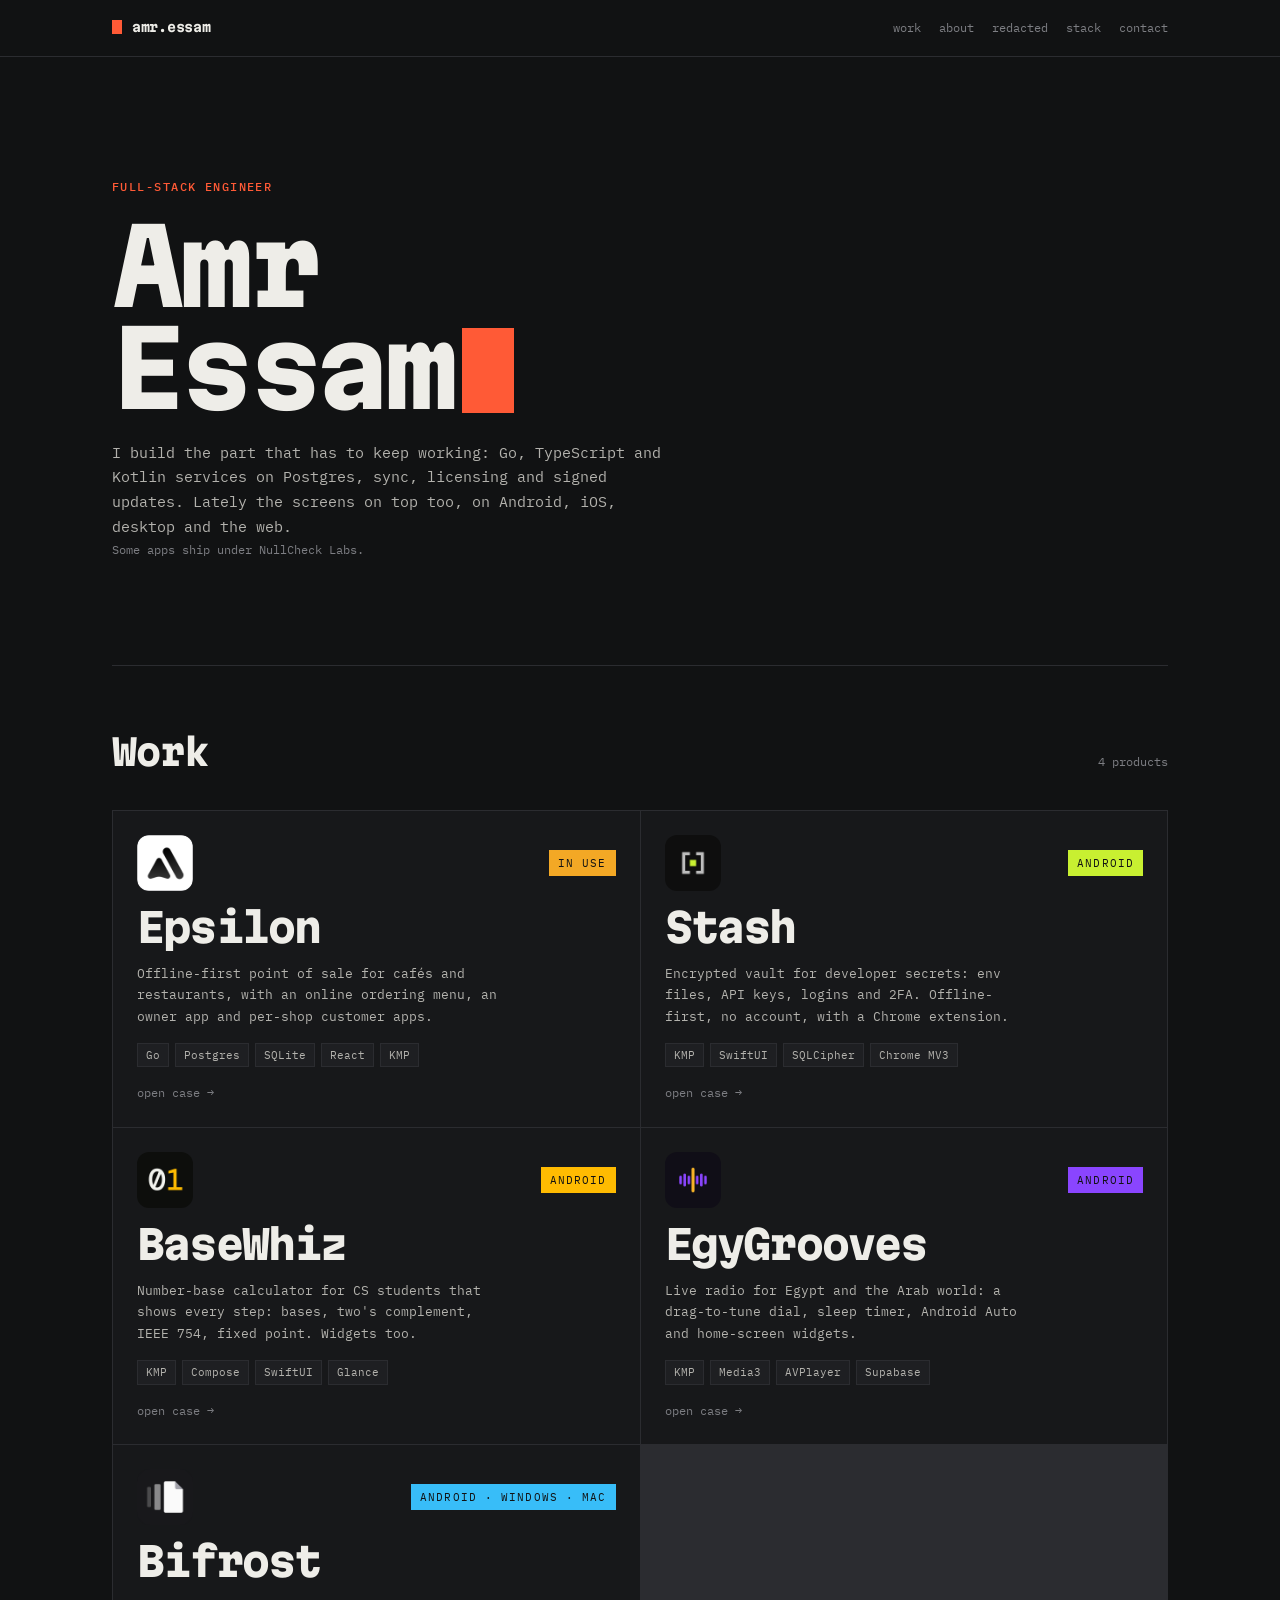
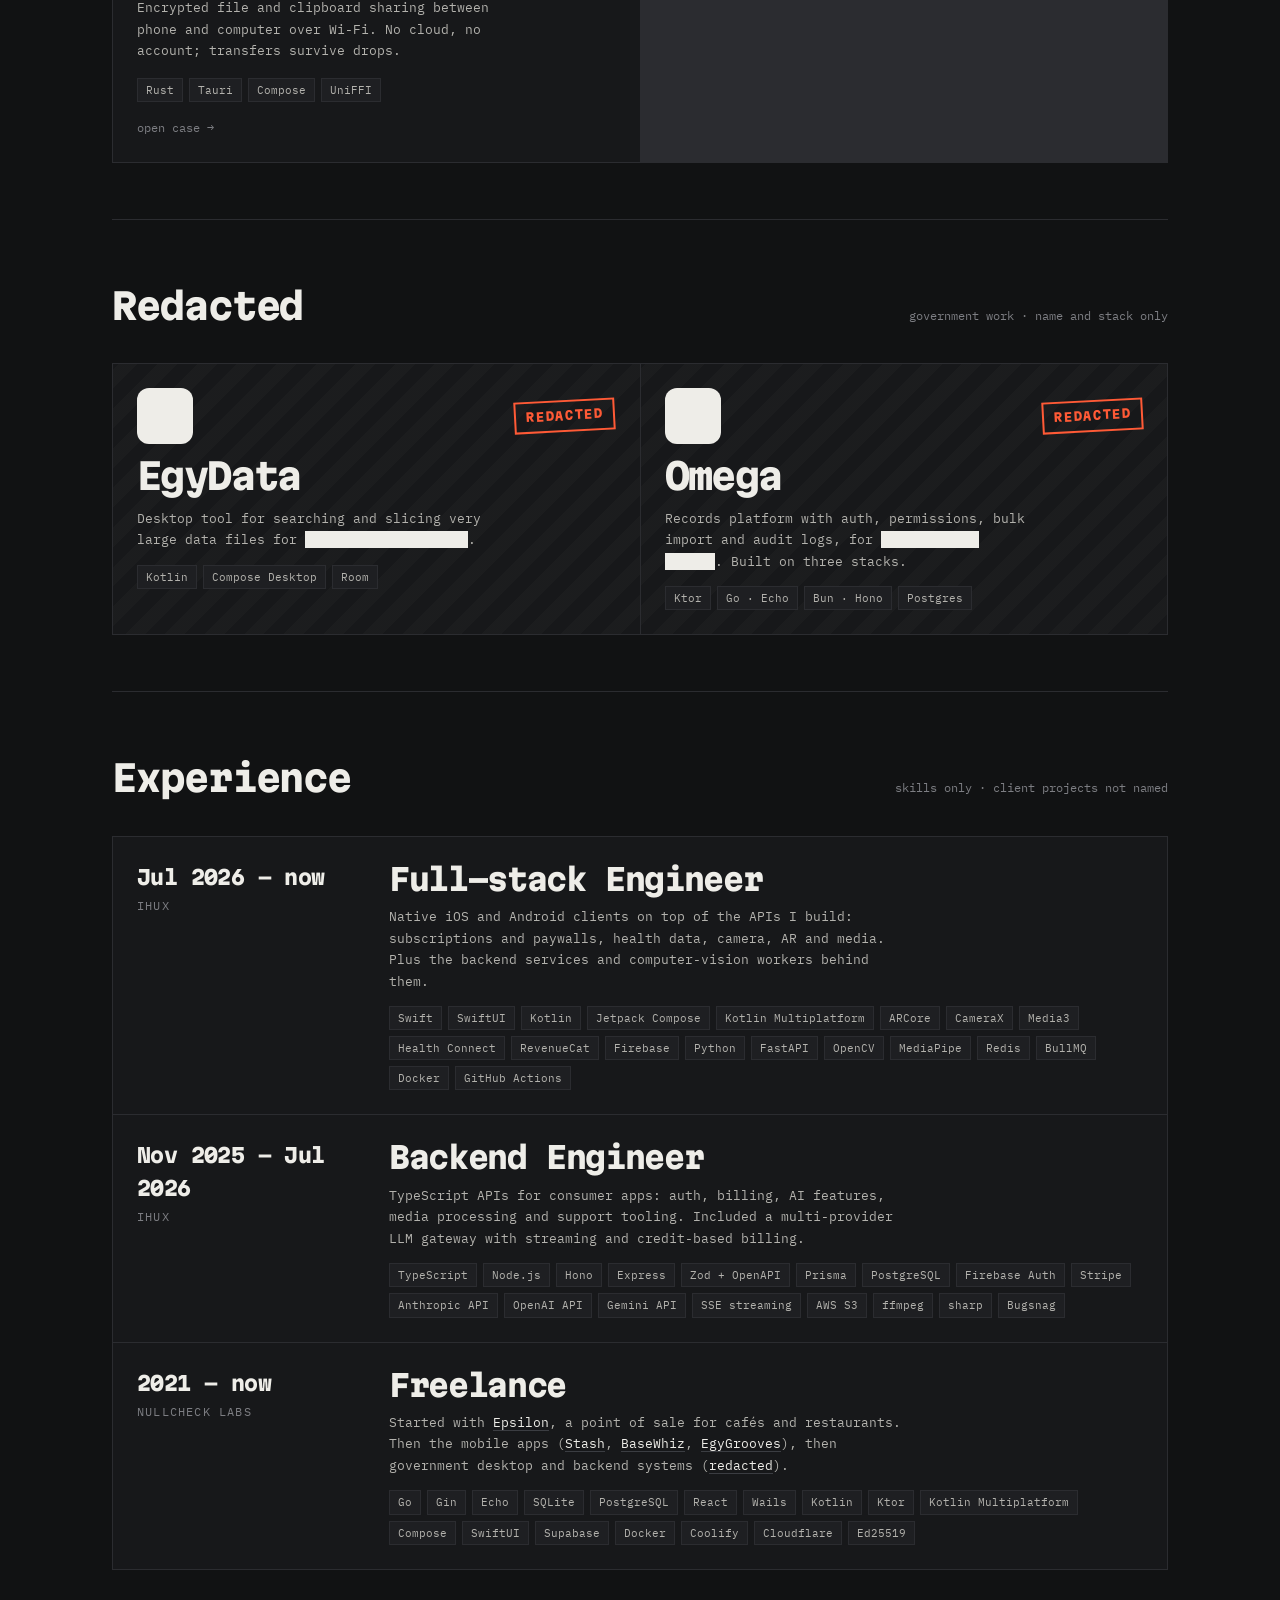
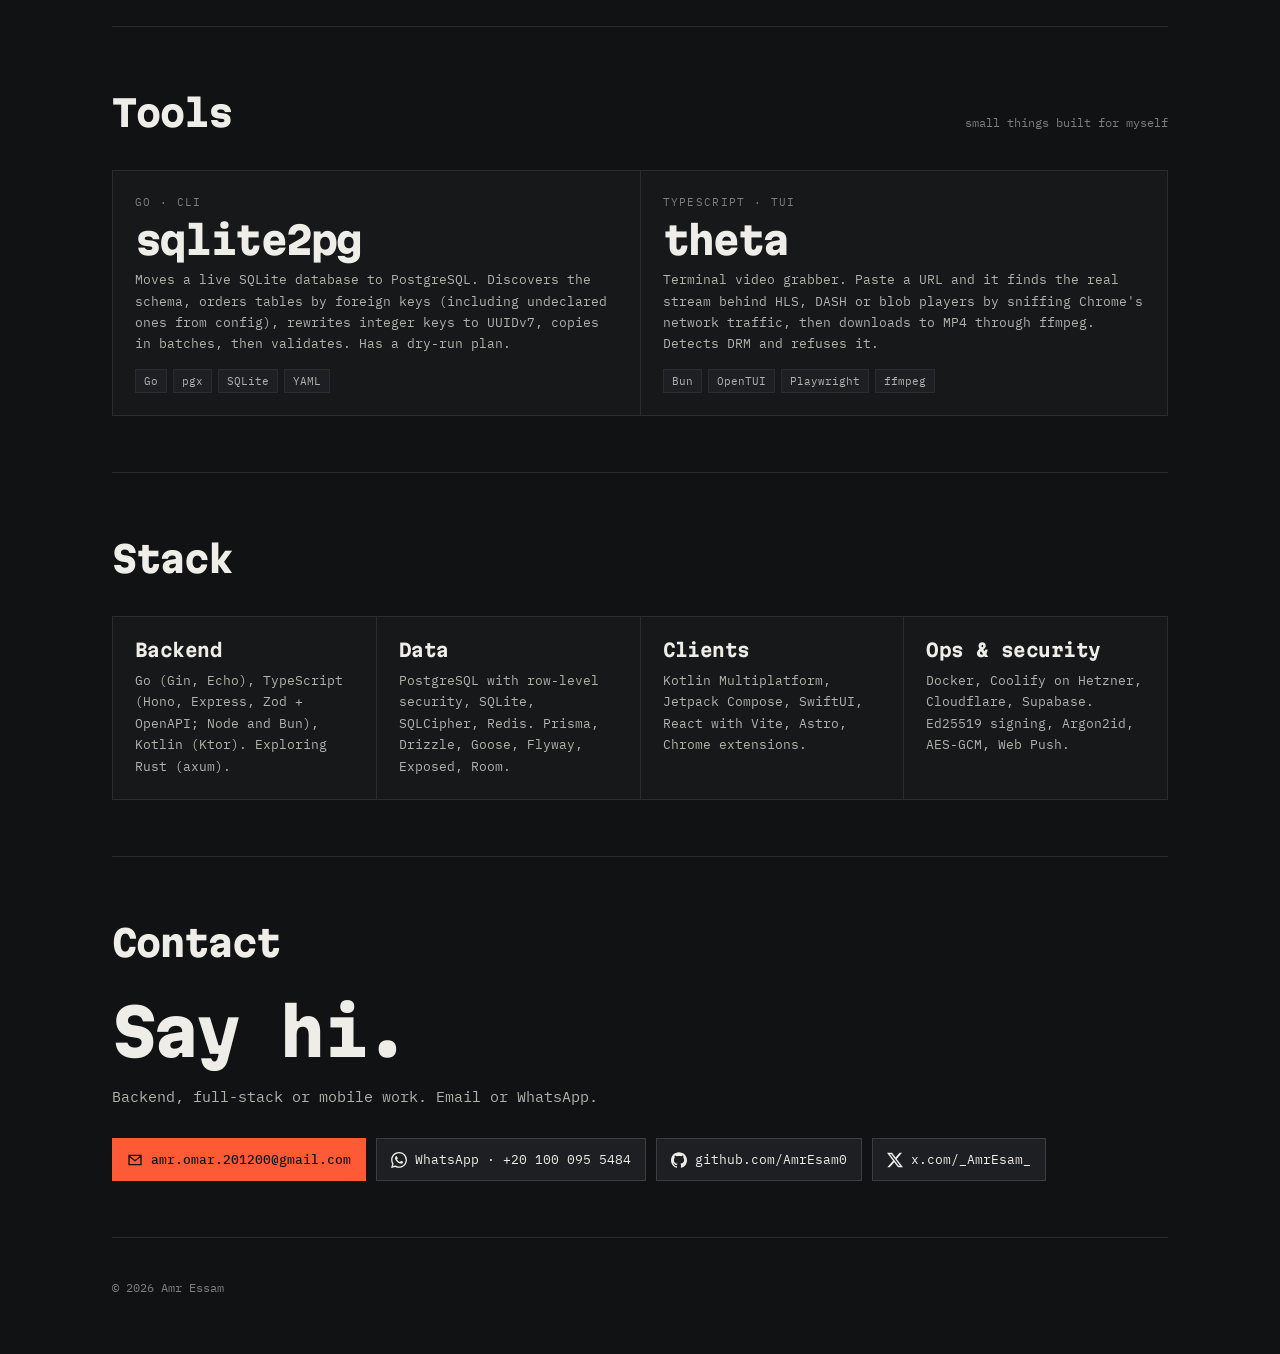
==== commit 7ddcd974: "feat: show Android on the app cards" ====
--- a/index.html
+++ b/index.html
@@ -18,21 +18,21 @@
       <span class="go">open case →</span>
     </a>
     <a class="card" href="/stash/" style="--brand:#c8f031">
-      <div class="card-top"><img class="card-icon" src="/assets/stash/icon.png" alt="Stash icon" width="56" height="56"><span class="status live">google play</span></div>
+      <div class="card-top"><img class="card-icon" src="/assets/stash/icon.png" alt="Stash icon" width="56" height="56"><span class="status live">android</span></div>
       <span class="card-name">Stash</span>
       <p class="card-desc">Encrypted vault for developer secrets: env files, API keys, logins and 2FA. Offline-first, no account, with a Chrome extension.</p>
       <ul class="tags"><li>KMP</li><li>SwiftUI</li><li>SQLCipher</li><li>Chrome MV3</li></ul>
       <span class="go">open case →</span>
     </a>
     <a class="card" href="/basewhiz/" style="--brand:#ffbb01">
-      <div class="card-top"><img class="card-icon" src="/assets/basewhiz/icon.png" alt="BaseWhiz icon" width="56" height="56"><span class="status live">google play</span></div>
+      <div class="card-top"><img class="card-icon" src="/assets/basewhiz/icon.png" alt="BaseWhiz icon" width="56" height="56"><span class="status live">android</span></div>
       <span class="card-name">BaseWhiz</span>
       <p class="card-desc">Number-base calculator for CS students that shows every step: bases, two's complement, IEEE 754, fixed point. Widgets too.</p>
       <ul class="tags"><li>KMP</li><li>Compose</li><li>SwiftUI</li><li>Glance</li></ul>
       <span class="go">open case →</span>
     </a>
     <a class="card" href="/egygrooves/" style="--brand:#8a45ff">
-      <div class="card-top"><img class="card-icon" src="/assets/egygrooves/icon.png" alt="EgyGrooves icon" width="56" height="56"><span class="status live">google play</span></div>
+      <div class="card-top"><img class="card-icon" src="/assets/egygrooves/icon.png" alt="EgyGrooves icon" width="56" height="56"><span class="status live">android</span></div>
       <span class="card-name">EgyGrooves</span>
       <p class="card-desc">Live radio for Egypt and the Arab world: a drag-to-tune dial, sleep timer, Android Auto and home-screen widgets.</p>
       <ul class="tags"><li>KMP</li><li>Media3</li><li>AVPlayer</li><li>Supabase</li></ul>
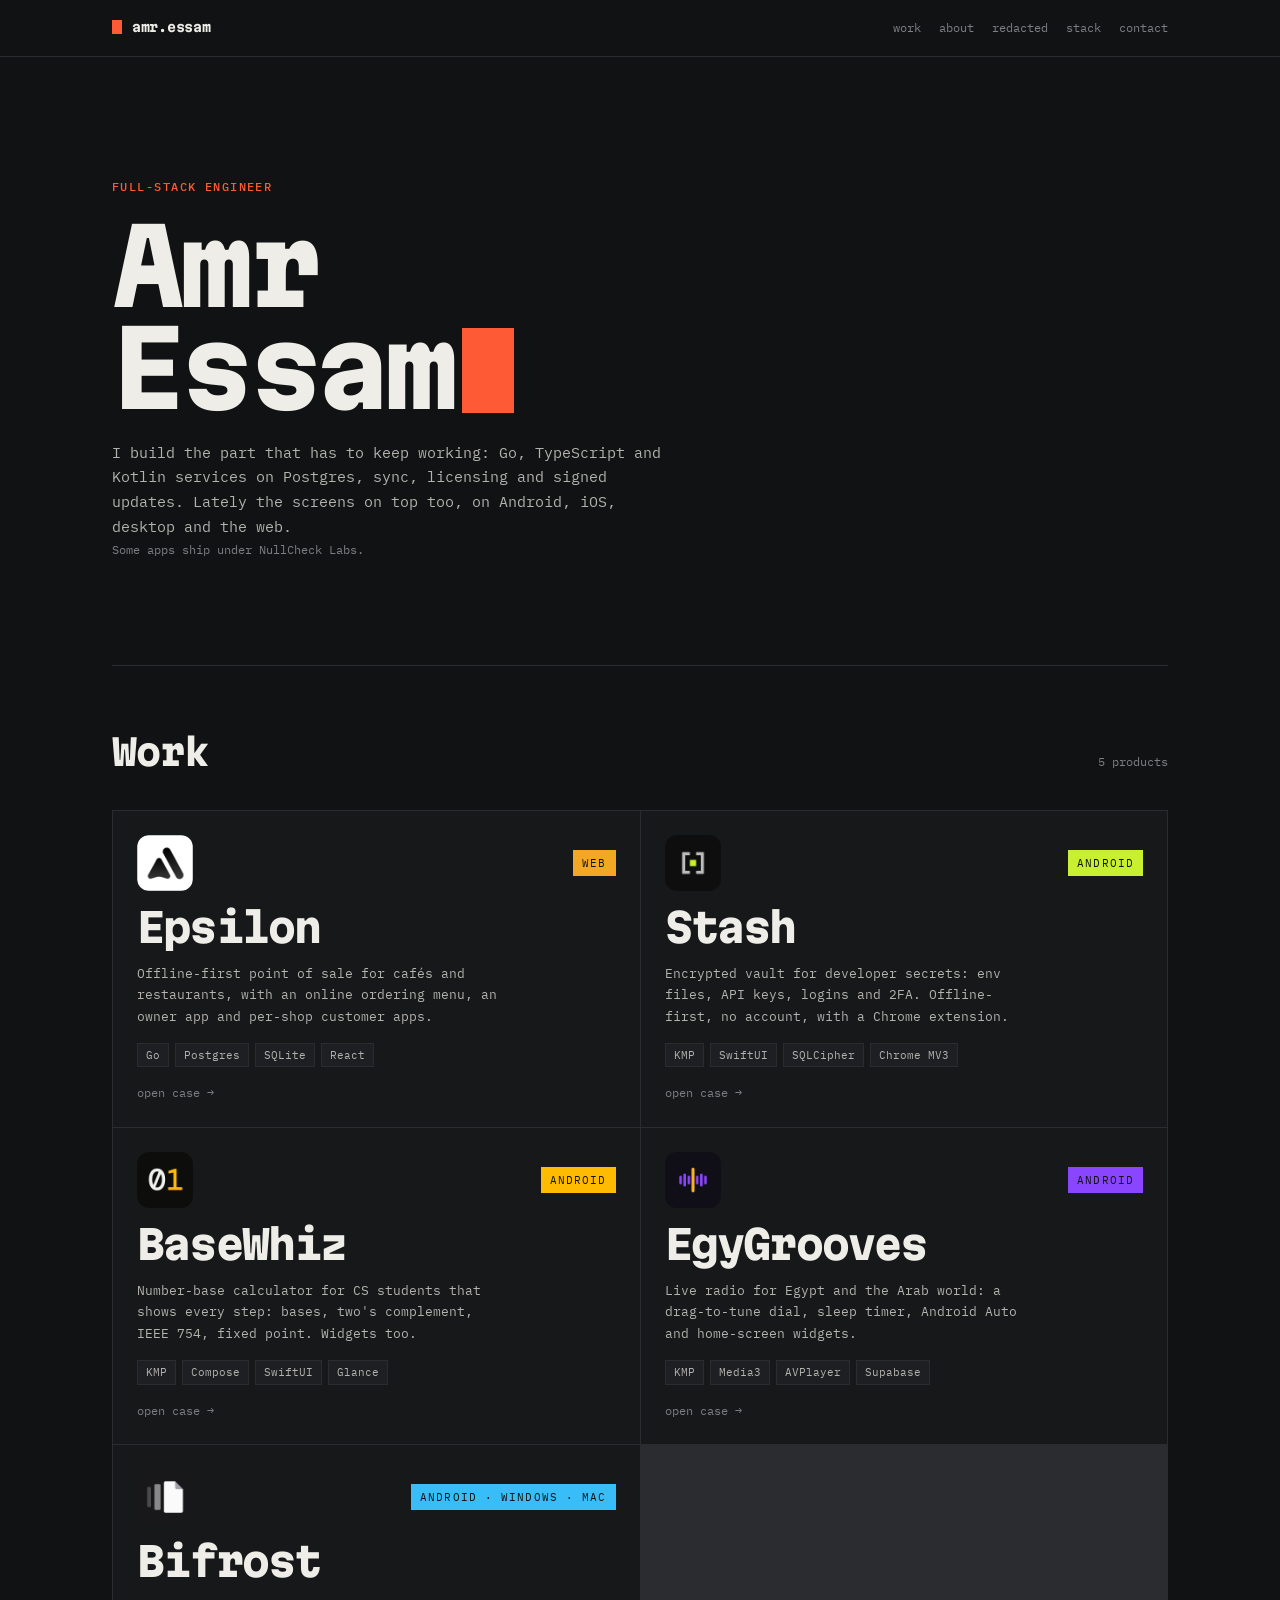
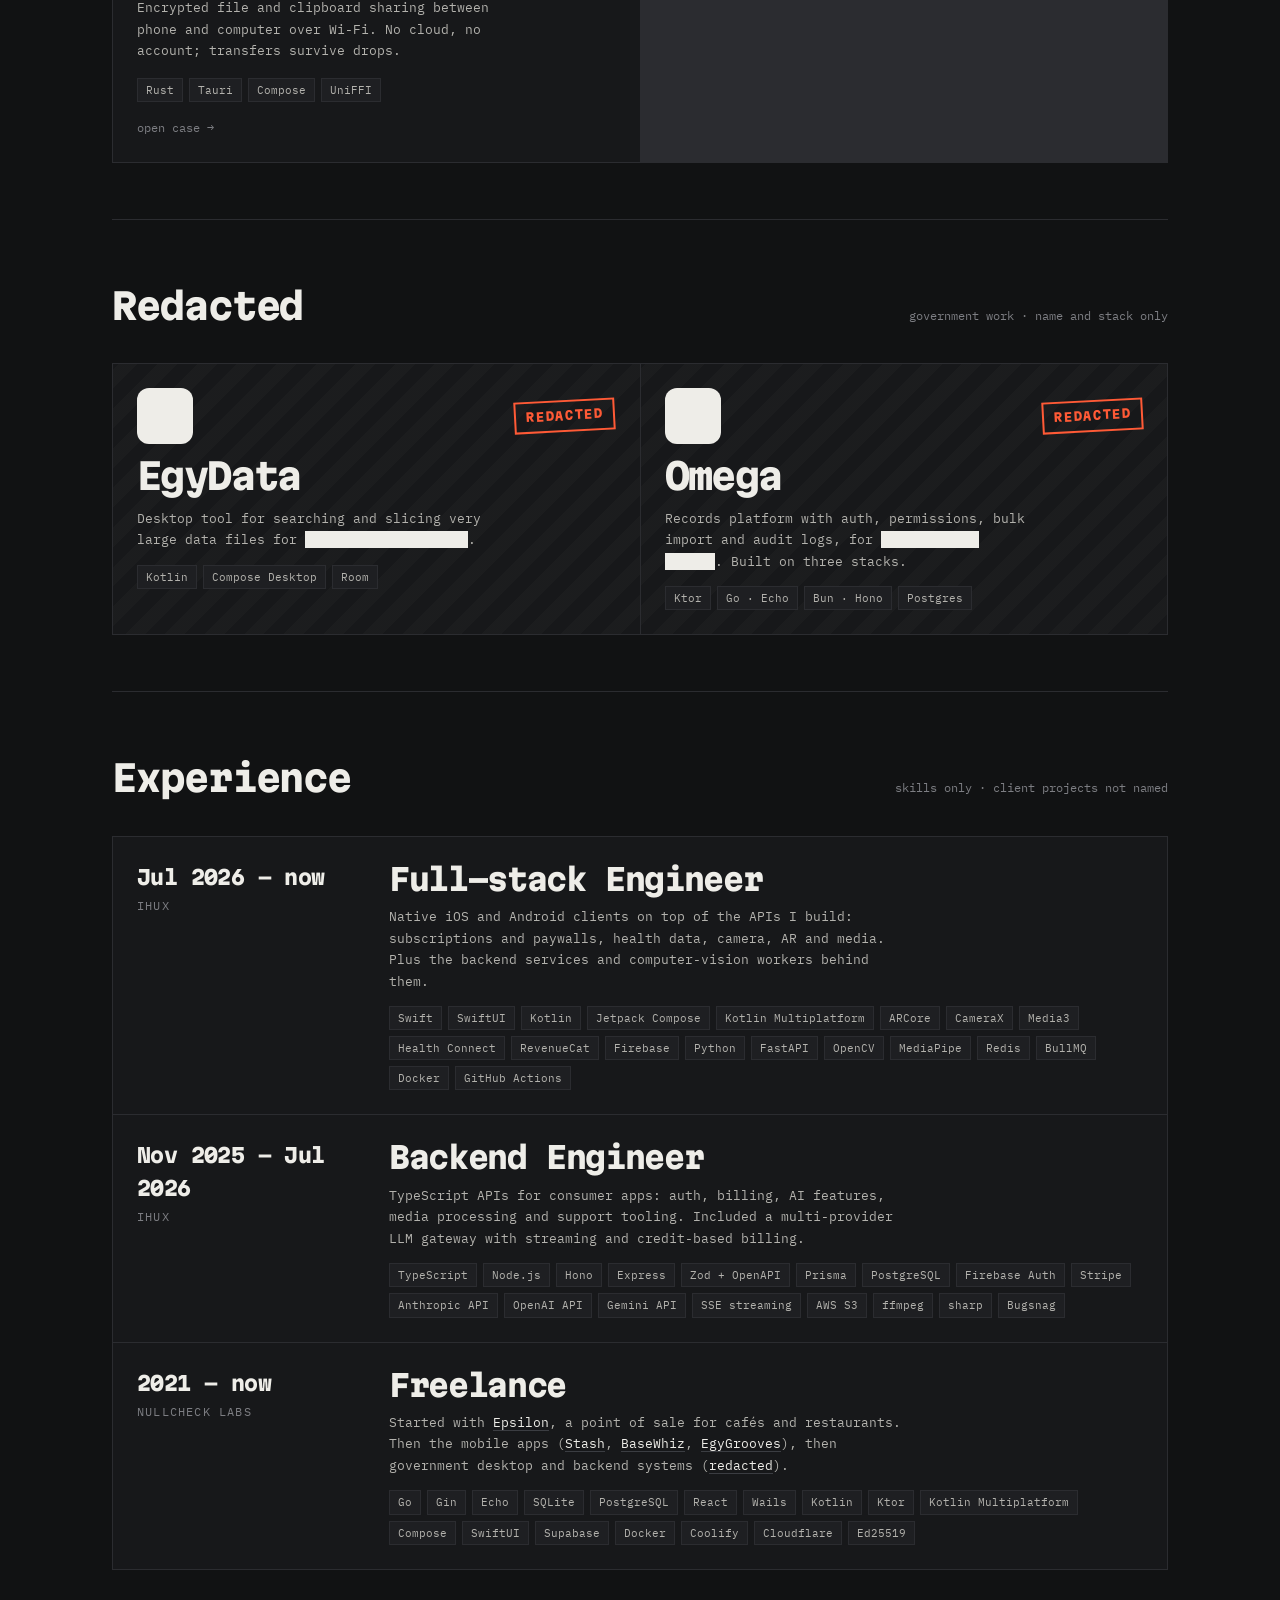
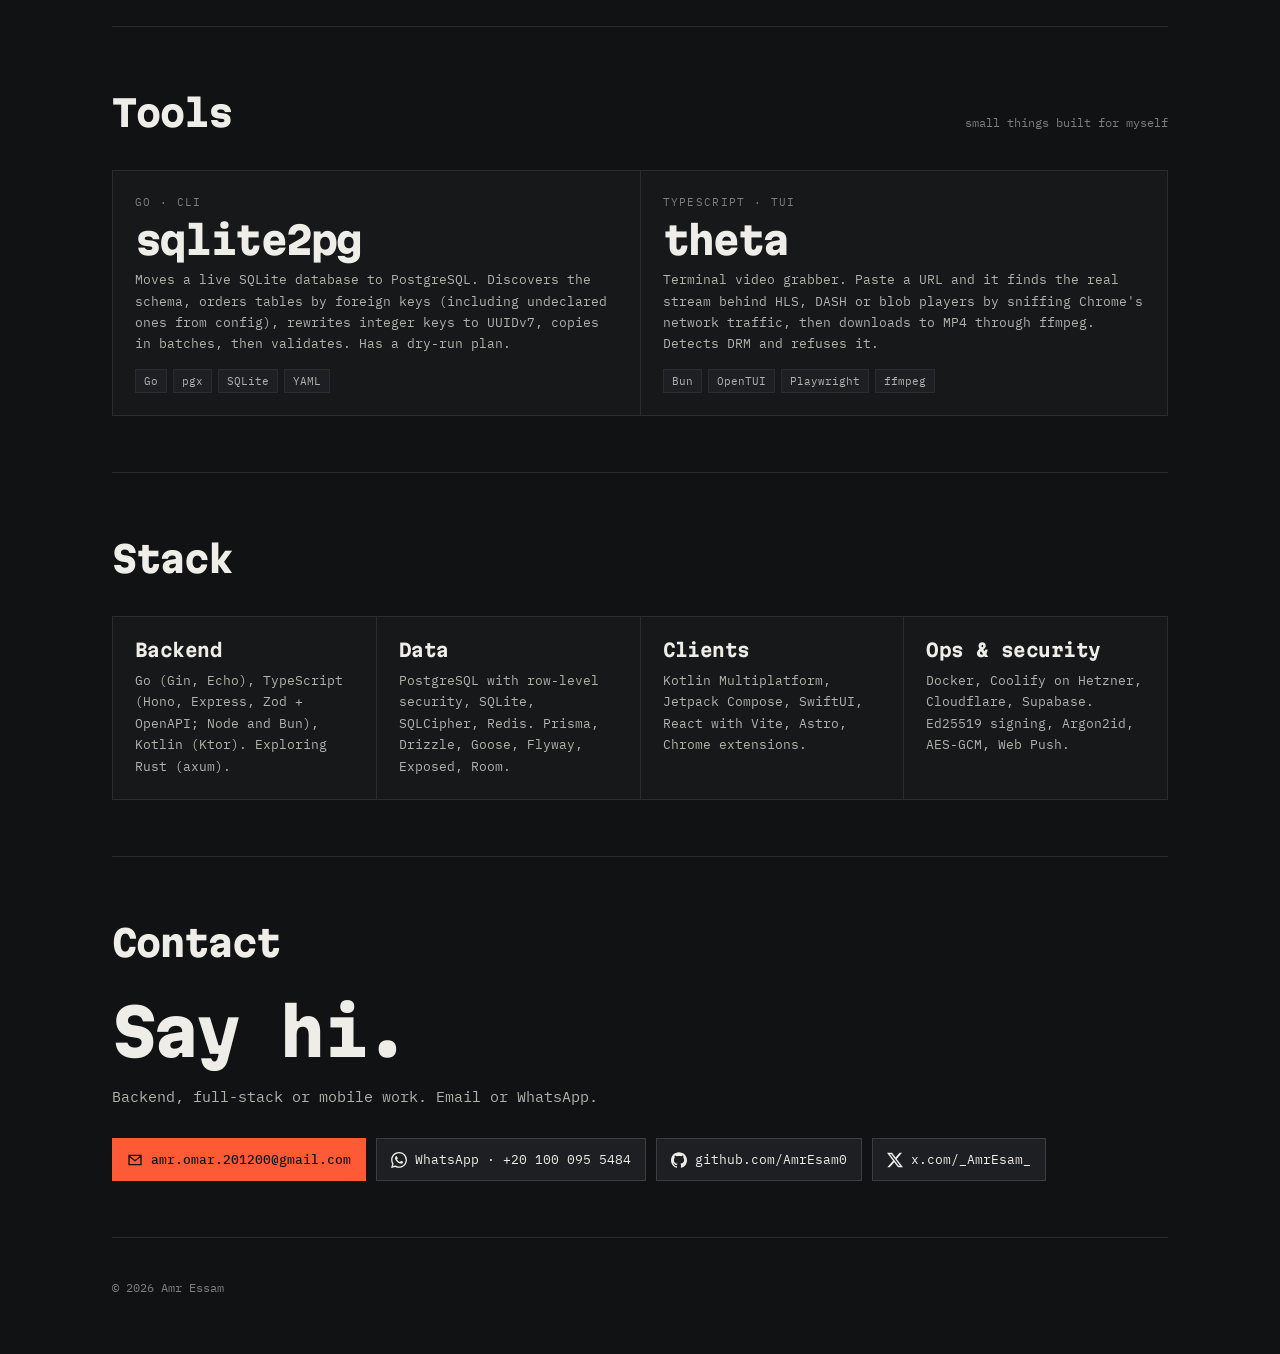
==== commit fc1fa699: "fix: tidy the Epsilon card and product count" ====
--- a/index.html
+++ b/index.html
@@ -8,13 +8,13 @@
   <p class="small">Some apps ship under NullCheck Labs.</p>
 </section>
 
-<section class="section" id="work"><div class="section-head"><h2>Work</h2><span class="small">4 products</span></div>
+<section class="section" id="work"><div class="section-head"><h2>Work</h2><span class="small">5 products</span></div>
   <div class="grid c2">
     <a class="card" href="/epsilon/" style="--brand:#f3a825">
-      <div class="card-top"><img class="card-icon" src="/assets/epsilon/icon.png" alt="Epsilon icon" width="56" height="56"><span class="status live">in use</span></div>
+      <div class="card-top"><img class="card-icon" src="/assets/epsilon/icon.png" alt="Epsilon icon" width="56" height="56"><span class="status live">web</span></div>
       <span class="card-name">Epsilon</span>
       <p class="card-desc">Offline-first point of sale for cafés and restaurants, with an online ordering menu, an owner app and per-shop customer apps.</p>
-      <ul class="tags"><li>Go</li><li>Postgres</li><li>SQLite</li><li>React</li><li>KMP</li></ul>
+      <ul class="tags"><li>Go</li><li>Postgres</li><li>SQLite</li><li>React</li></ul>
       <span class="go">open case →</span>
     </a>
     <a class="card" href="/stash/" style="--brand:#c8f031">
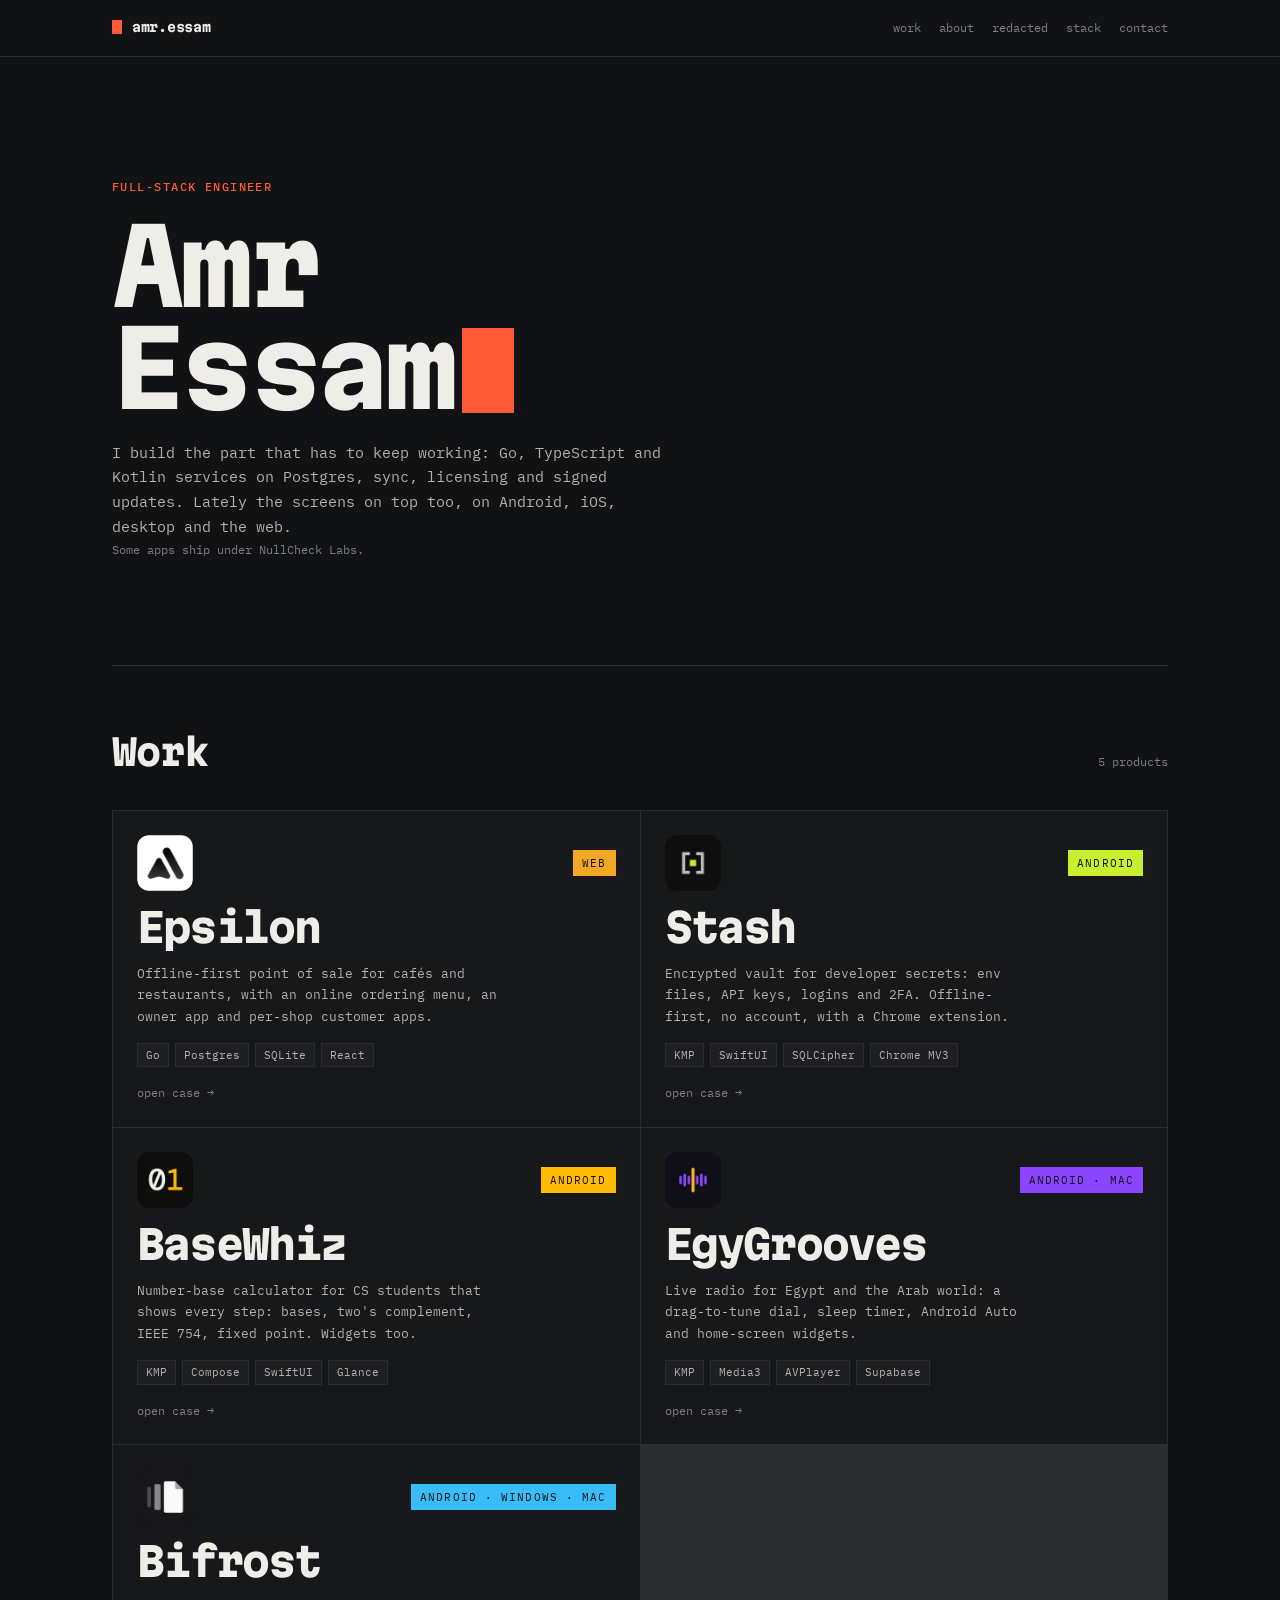
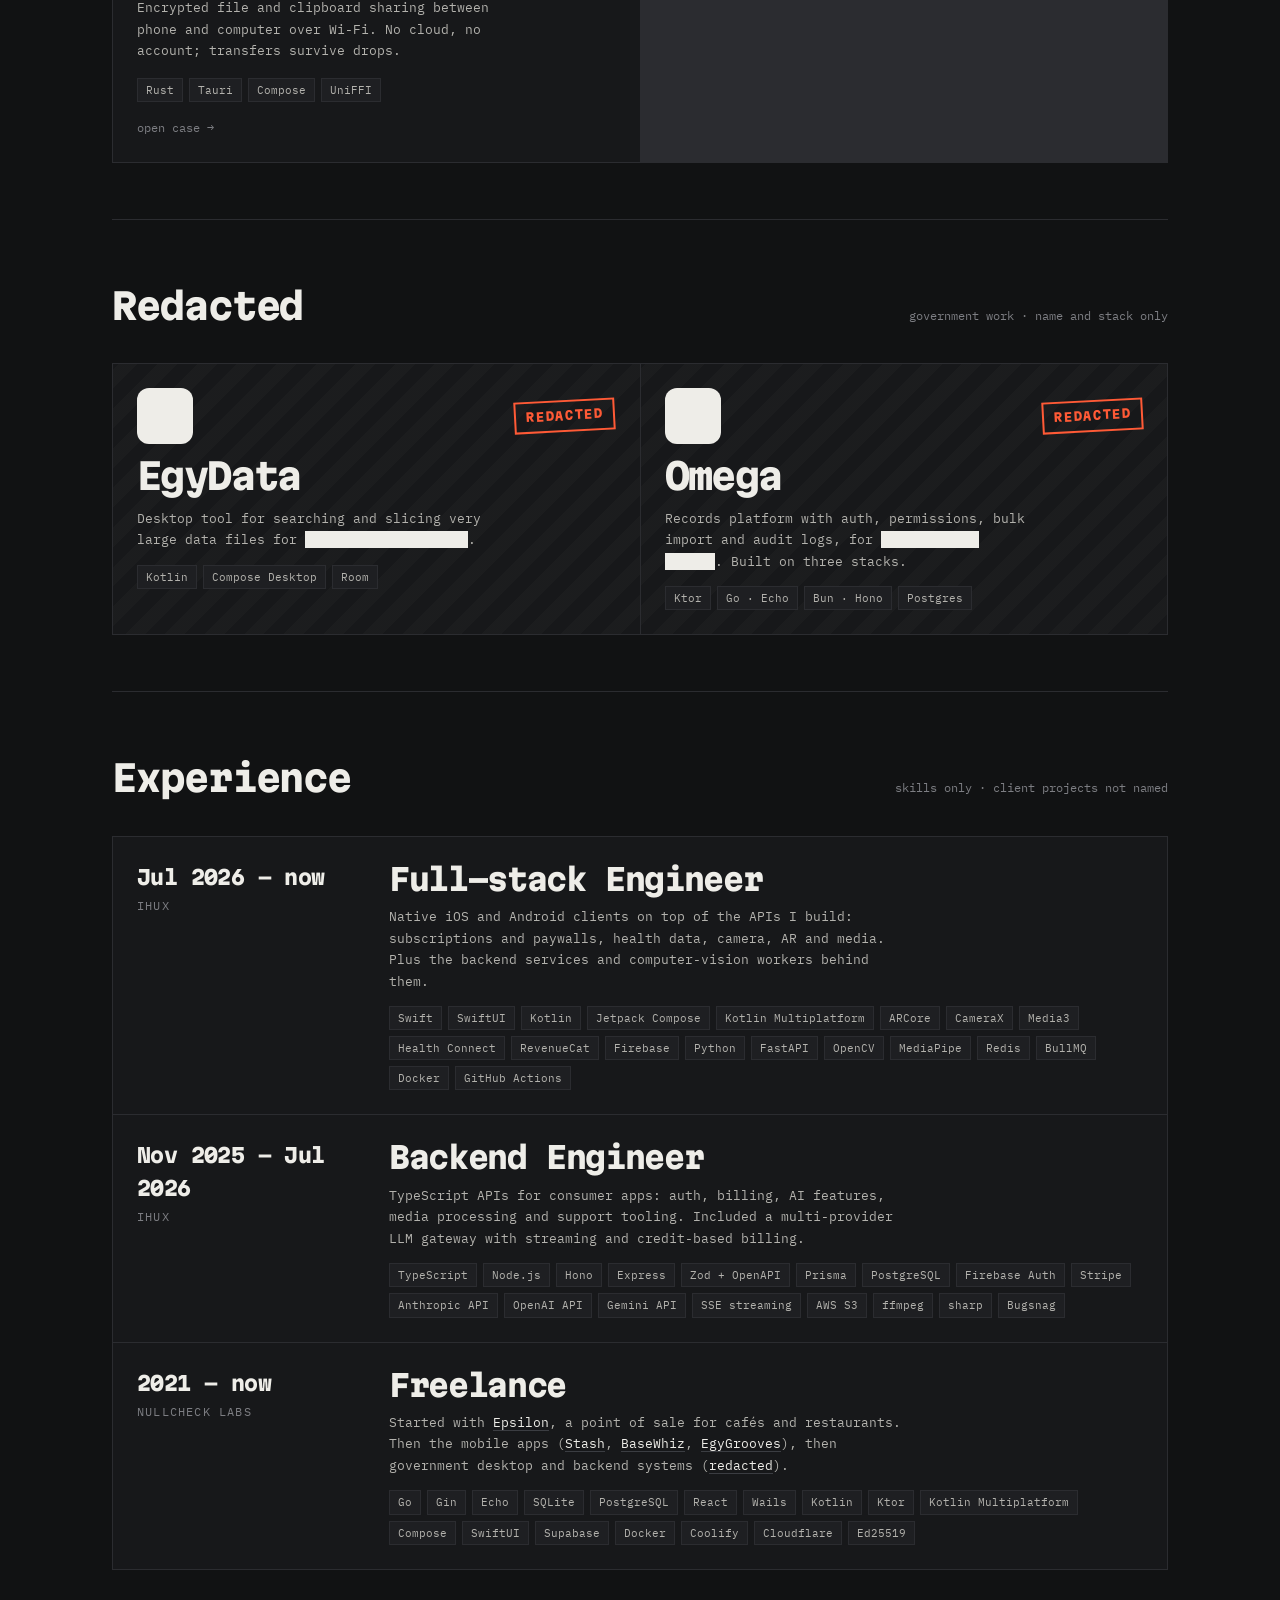
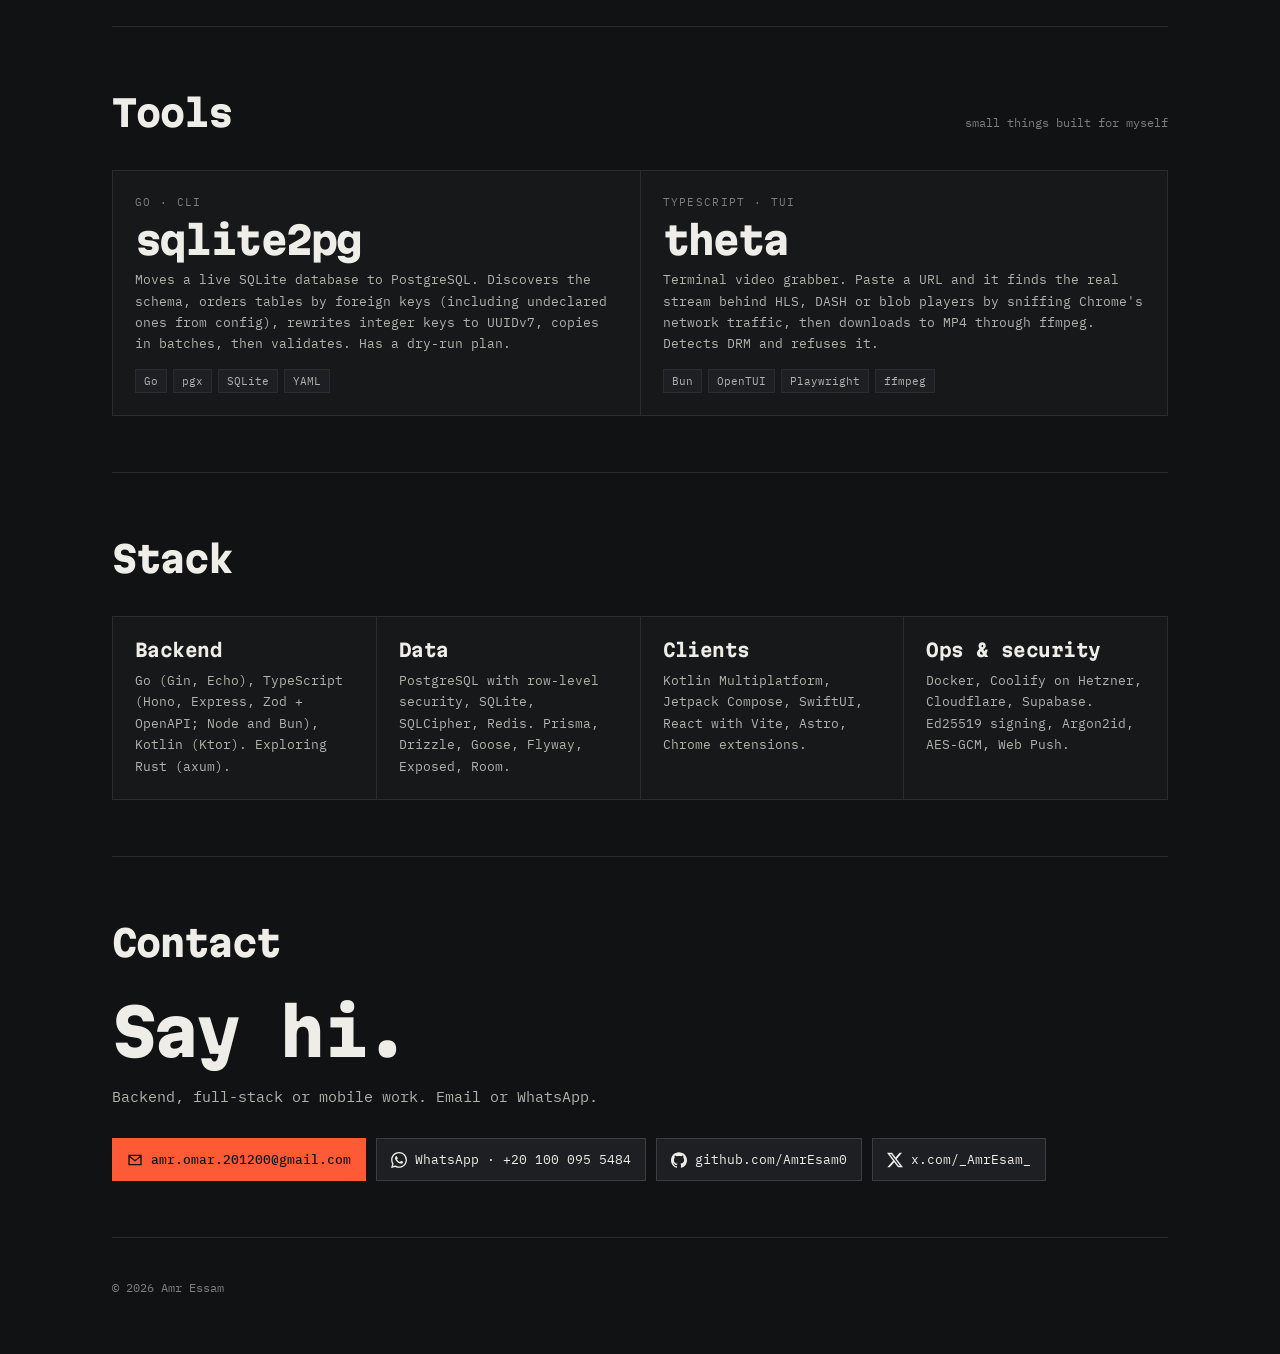
==== commit 7075af3b: "feat: add the EgyGrooves Mac app and download" ====
--- a/index.html
+++ b/index.html
@@ -32,7 +32,7 @@
       <span class="go">open case →</span>
     </a>
     <a class="card" href="/egygrooves/" style="--brand:#8a45ff">
-      <div class="card-top"><img class="card-icon" src="/assets/egygrooves/icon.png" alt="EgyGrooves icon" width="56" height="56"><span class="status live">android</span></div>
+      <div class="card-top"><img class="card-icon" src="/assets/egygrooves/icon.png" alt="EgyGrooves icon" width="56" height="56"><span class="status live">android · mac</span></div>
       <span class="card-name">EgyGrooves</span>
       <p class="card-desc">Live radio for Egypt and the Arab world: a drag-to-tune dial, sleep timer, Android Auto and home-screen widgets.</p>
       <ul class="tags"><li>KMP</li><li>Media3</li><li>AVPlayer</li><li>Supabase</li></ul>
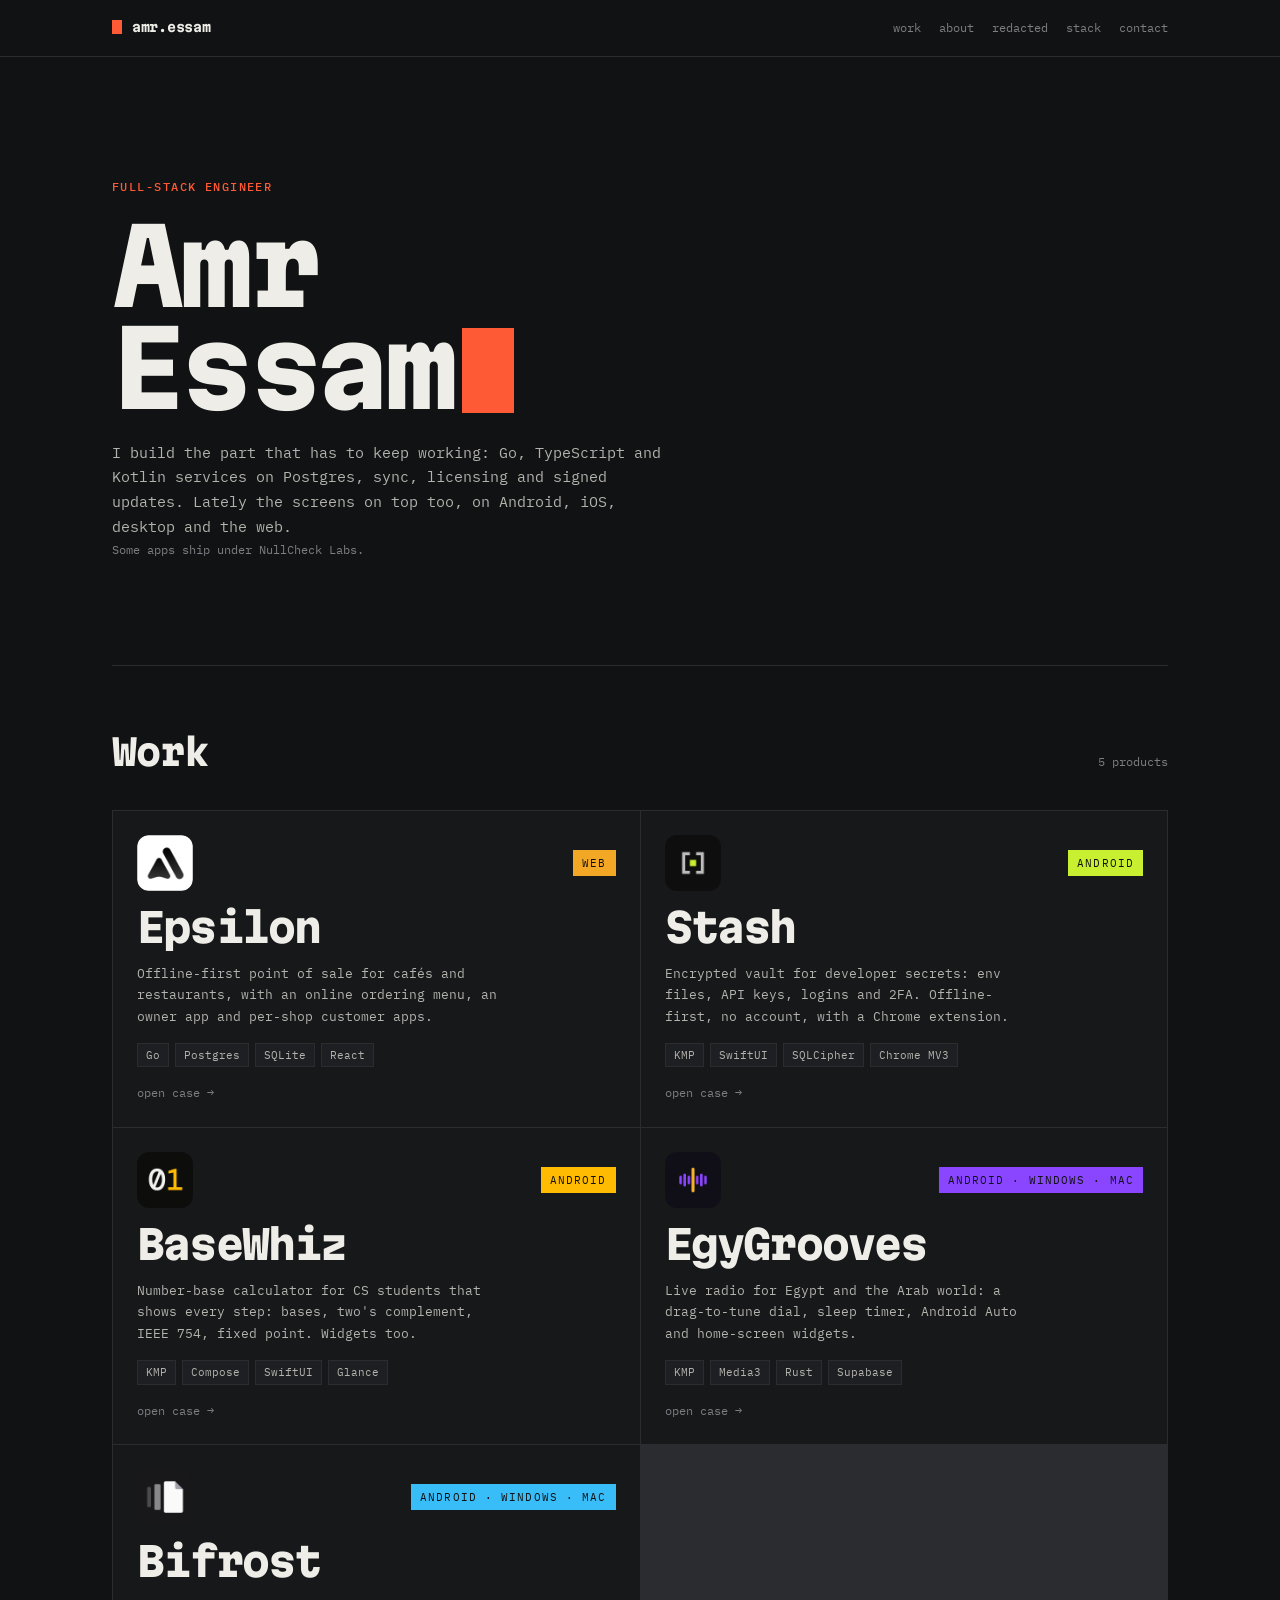
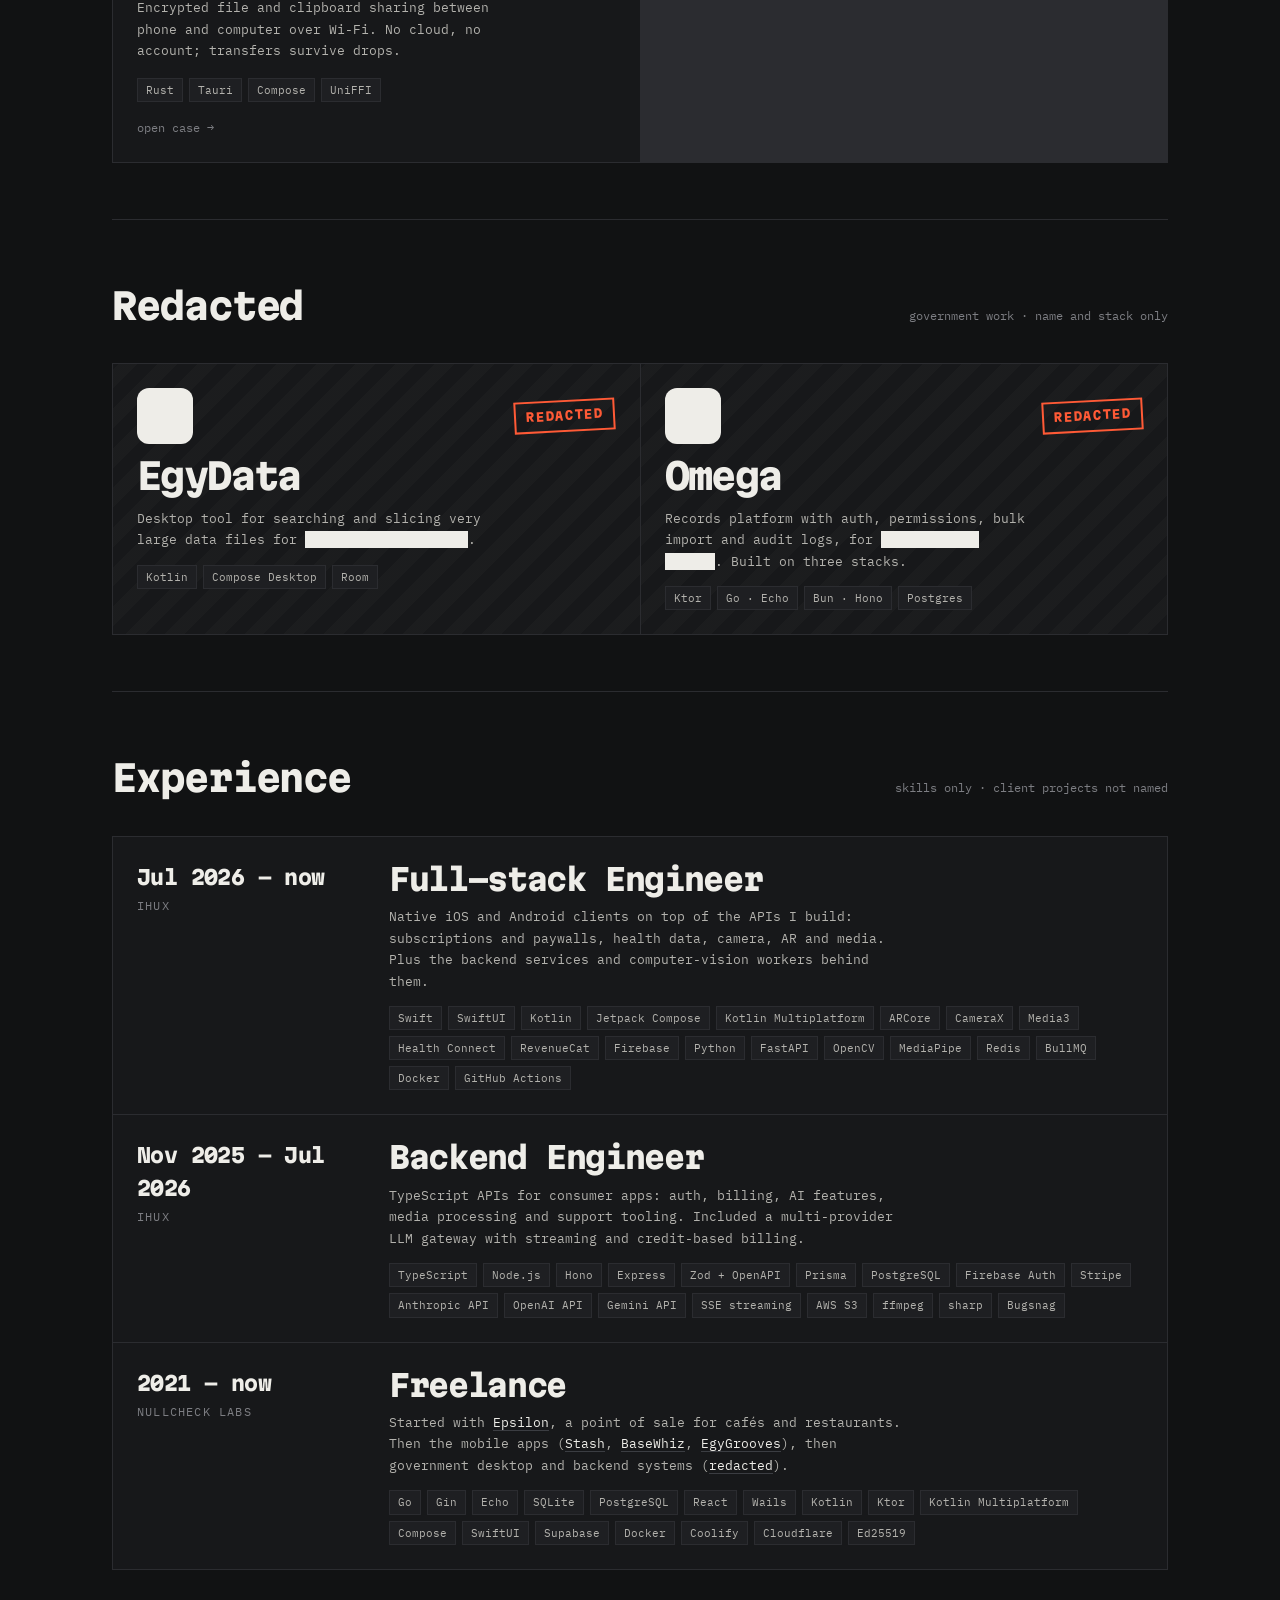
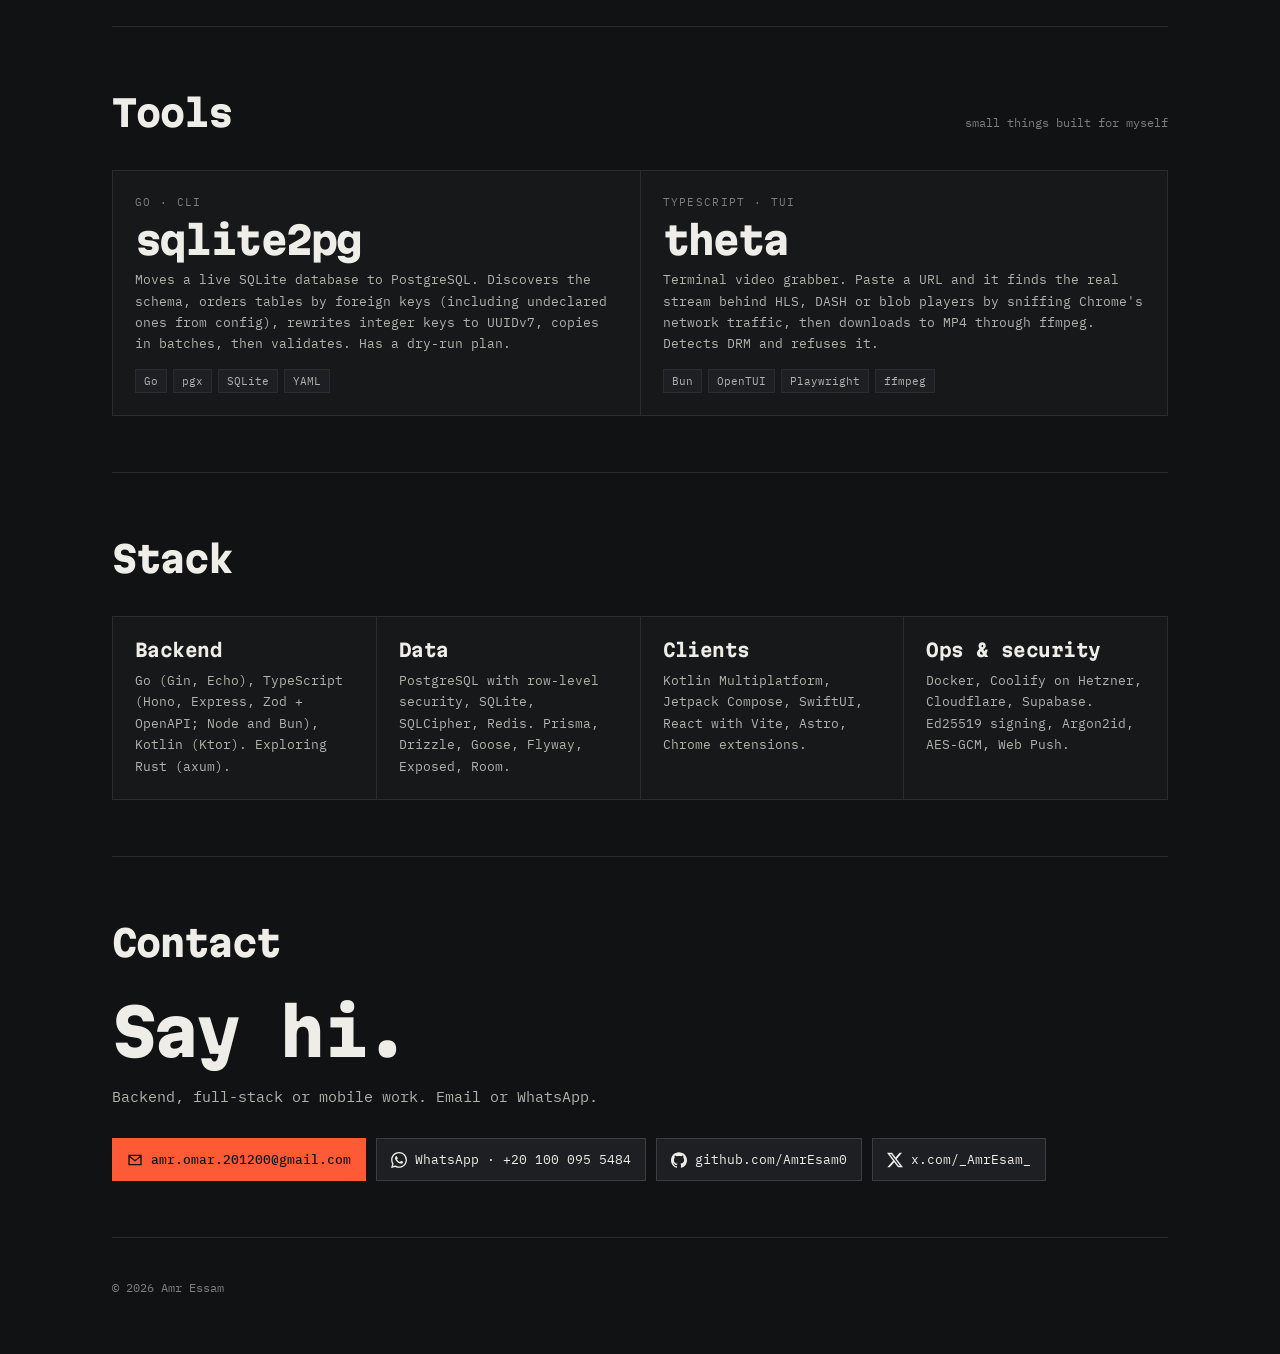
==== commit 04ed1f05: "feat: add the EgyGrooves Windows download" ====
--- a/index.html
+++ b/index.html
@@ -32,10 +32,10 @@
       <span class="go">open case →</span>
     </a>
     <a class="card" href="/egygrooves/" style="--brand:#8a45ff">
-      <div class="card-top"><img class="card-icon" src="/assets/egygrooves/icon.png" alt="EgyGrooves icon" width="56" height="56"><span class="status live">android · mac</span></div>
+      <div class="card-top"><img class="card-icon" src="/assets/egygrooves/icon.png" alt="EgyGrooves icon" width="56" height="56"><span class="status live">android · windows · mac</span></div>
       <span class="card-name">EgyGrooves</span>
       <p class="card-desc">Live radio for Egypt and the Arab world: a drag-to-tune dial, sleep timer, Android Auto and home-screen widgets.</p>
-      <ul class="tags"><li>KMP</li><li>Media3</li><li>AVPlayer</li><li>Supabase</li></ul>
+      <ul class="tags"><li>KMP</li><li>Media3</li><li>Rust</li><li>Supabase</li></ul>
       <span class="go">open case →</span>
     </a>
     <a class="card" href="/bifrost/" style="--brand:#38bdf8">
